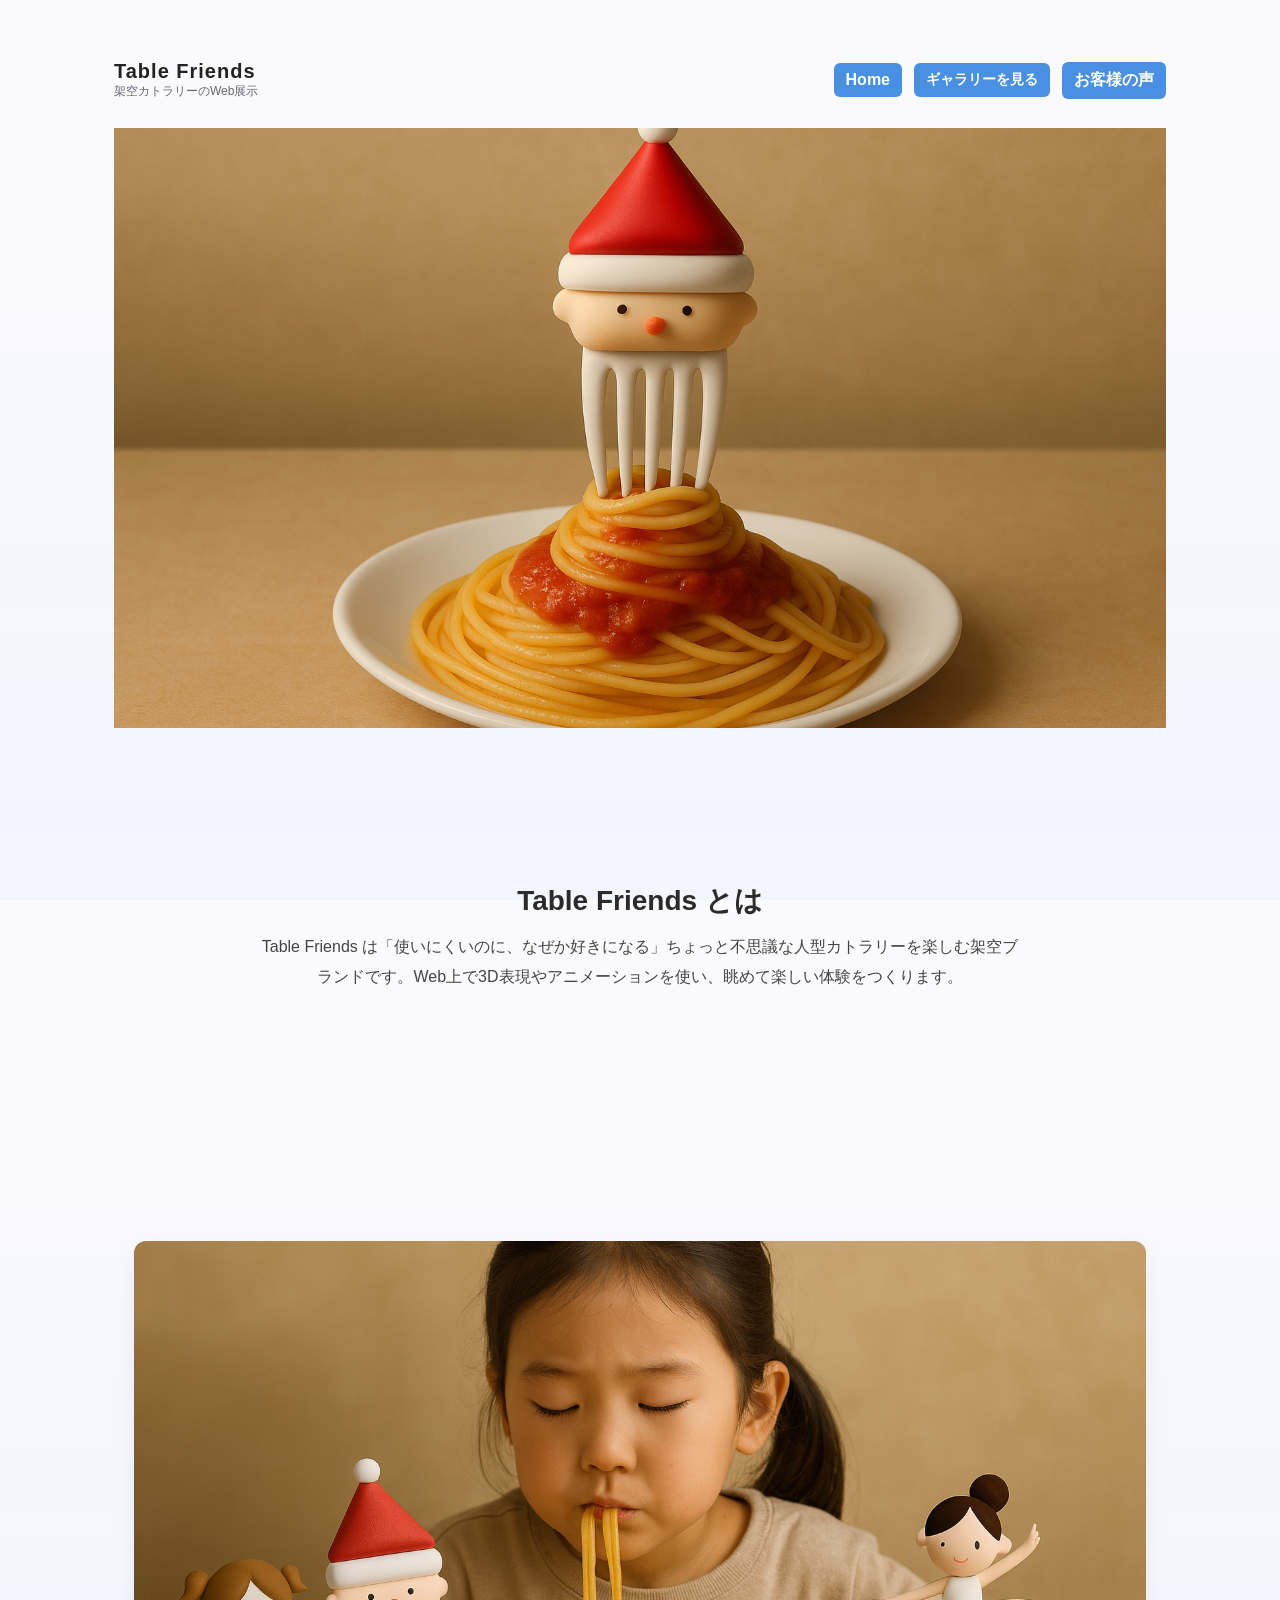
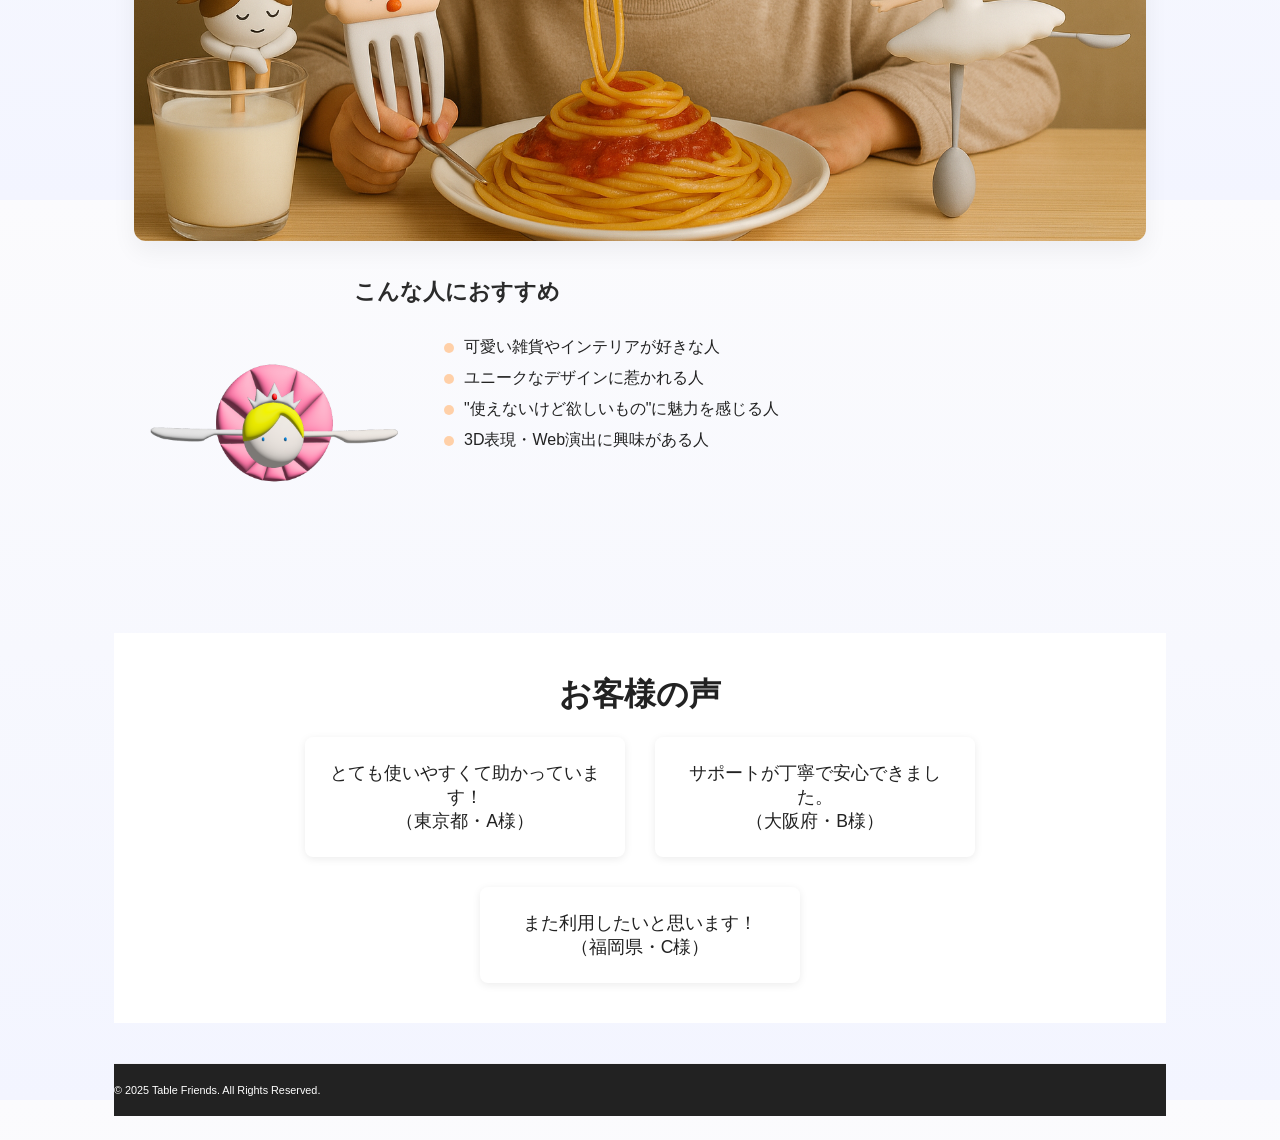
==== about.html @ 91f10ef6 "Add files via upload" ====
<!doctype html>
<html lang="ja">
<head>
  <meta charset="utf-8" />
  <meta name="viewport" content="width=device-width, initial-scale=1" />
  <title>About — Table Friends</title>
  <meta name="description" content="Table Friends の紹介ページ" />
  <link rel="stylesheet" href="style.css">
</head>
<body>
  <div class="wrap">
    <header>
      <div class="logo">
        <h1>Table Friends</h1>
        <p>架空カトラリーのWeb展示</p>
      </div>
      <nav style="margin-left:auto; display:flex; gap:12px; align-items:center;">
           <a href="index.html" style="color:#fff; background:#4a90e2; padding:8px 12px; border-radius:6px; text-decoration:none; font-weight:600;">Home</a>
            <button class="btn" id="view-gallery" style="padding:8px 12px; font-size:14px; color:#fff; background:#4a90e2; border-radius:6px; font-weight:600;">ギャラリーを見る</button>
            <!-- お客様の声へのナビゲーション -->
          <a href="#voice" style="color:#fff; background:#4a90e2; padding:8px 12px; border-radius:6px; text-decoration:none; font-weight:600;">お客様の声</a>
      </nav>
    </header>

    <!doctype html>
<html lang="ja">
  <head>
    <meta charset="utf-8" />
    <meta name="viewport" content="width=device-width, initial-scale=1" />
    <title>Table Friends – About</title>
    <link rel="stylesheet" href="styles.css">
  </head>
  <body>
  <header class="hero">
  <img src="images/about02.png" alt="Table Friends メインビジュアル" class="hero-img">

</header>


<main>
<section class="about">
  <div class="container">
    <h2>Table Friends とは</h2>
    <p class="lead">Table Friends は「使いにくいのに、なぜか好きになる」ちょっと不思議な人型カトラリーを楽しむ架空ブランドです。Web上で3D表現やアニメーションを使い、眺めて楽しい体験をつくります。</p>
  </div>
</section>


<section class="recommend">
<div class="container two-column">
<div class="img-wrap">
  <!-- about01 を hero-img と同じ見た目にするため class="hero-img" を追加 -->
  <img src="images/about01.png" alt="食事イメージ" class="hero-img" />
</div>
  <div>
    <h3>こんな人におすすめ</h3>
    <!-- cutlery03 とチェックリストを左右に並べる -->
    <div style="display: flex; gap: 30px; align-items: flex-start; flex-wrap: wrap;">
      <div style="flex: 0 0 auto; text-align: center;">
        <img src="images/cutlery03.png" alt="スイレン（ナイフ）" style="max-width: 280px; height: auto; border-radius: 12px;" />
      </div>
      <div style="flex: 1 1 250px;">
        <ul class="check-list">
          <li>可愛い雑貨やインテリアが好きな人</li>
          <li>ユニークなデザインに惹かれる人</li>
          <li>"使えないけど欲しいもの"に魅力を感じる人</li>
          <li>3D表現・Web演出に興味がある人</li>
        </ul>
      </div>
    </div>
   </div>
</section>


 <!-- お客様の声セクション -->
  <section id="voice" style="padding: 40px 0; background: #ffff;">
    <div style="max-width: 800px; margin: 0 auto; text-align: center;">
      <h2 style="font-size: 2em; margin-bottom: 20px;">お客様の声</h2>
      <div style="display: flex; flex-wrap: wrap; gap: 30px; justify-content: center;">
        <div style="background: #fff; border-radius: 8px; box-shadow: 0 2px 8px rgba(0,0,0,0.08); padding: 24px; width: 320px;">
          <p style="font-size: 1.1em;">とても使いやすくて助かっています！<br>（東京都・A様）</p>
        </div>
        <div style="background: #fff; border-radius: 8px; box-shadow: 0 2px 8px rgba(0,0,0,0.08); padding: 24px; width: 320px;">
          <p style="font-size: 1.1em;">サポートが丁寧で安心できました。<br>（大阪府・B様）</p>
        </div>
        <div style="background: #fff; border-radius: 8px; box-shadow: 0 2px 8px rgba(0,0,0,0.08); padding: 24px; width: 320px;">
          <p style="font-size: 1.1em;">また利用したいと思います！<br>（福岡県・C様）</p>
        </div>
      </div>
    </div>
  </section>

    <!-- フッター -->
    <footer style="background: #222; color: #fff; text-align: center; padding: 20px 0; margin-top: 40px;">
      <small>&copy; 2025 Table Friends. All Rights Reserved.</small>
    </footer>
  </div>
</body>
</html>
---- style.css ----
/* --- Reset --- */
* {
    box-sizing: border-box;
    margin: 0;
    padding: 0
}

html,
body {
    height: 100%
}

body {
    font-family: -apple-system, BlinkMacSystemFont, 'Hiragino Kaku Gothic ProN', 'Noto Sans JP', 'Segoe UI', Roboto, 'Helvetica Neue', Arial;
    color: #222;
    background: linear-gradient(180deg, #fbfbfd, #f3f5ff);
    -webkit-font-smoothing: antialiased
}

a {
    color: inherit
}

/* --- Container --- */
.wrap {
    max-width: 1100px;
    margin: 36px auto;
    padding: 24px
}

header {
    display: flex;
    align-items: center;
    gap: 18px;
    margin-bottom: 28px
}

.logo {
    display: flex;
    flex-direction: column
}

.logo h1 {
    font-size: 20px;
    letter-spacing: 1px
}

.logo p {
    font-size: 12px;
    color: #667
}

.hero {
    gap: 28px;
    align-items: center;
    margin-bottom: 36px
}

.hero .lead {
    background: linear-gradient(90deg, #fff, #fafaff);
    padding: 28px;
    border-radius: 16px;
    box-shadow: 0 6px 18px rgba(30, 30, 60, 0.06)
}

.lead h2 {
    font-size: 28px;
    margin-bottom: 10px;
    text-align: center;

}

.lead p {
    color: #445;
    margin-bottom: 18px;
    line-height: 1.6;
    text-align: center;
}

.cta {
    display: flex;
    gap: 12px
}

.btn {
    padding: 10px 14px;
    border-radius: 10px;
    border: 0;
    cursor: pointer;
    background: #2b67f6;
    color: white;
    font-weight: 600
}

.btn.secondary {
    background: transparent;
    color: #2b67f6;
    border: 1px solid rgba(43, 103, 246, 0.16)
}

/* --- Showcase card (3D feel) --- */
.card-shell {
    perspective: 1200px
}

.card {
    width: 380px;
    height: 380px;
    border-radius: 20px;
    background: linear-gradient(180deg, #fff, #eef2ff);
    display: flex;
    align-items: center;
    justify-content: center;
    box-shadow: 0 20px 50px rgba(50, 60, 90, 0.08);
    transform-style: preserve-3d;
    transition: transform .35s cubic-bezier(.2, .9, .3, 1), box-shadow .35s
}

.card:hover {
    transform: rotateX(6deg) rotateY(-8deg) translateY(-6px);
    box-shadow: 0 36px 70px rgba(50, 60, 90, 0.12)
}

.spoon-figure {
    display: flex;
    align-items: flex-end;
    justify-content: center;
    transform: translateZ(40px)
}

/* simple SVG silhouette styling */
.spoon-figure svg {
    width: 100%;
    height: 100%;
    display: block
}

/* --- Gallery --- */
.gallery {
    display: grid;
    grid-template-columns: repeat(auto-fit, minmax(220px, 1fr));
    gap: 18px;
    margin-bottom: 36px
}

.product {
    background: #fff;
    border-radius: 14px;
    padding: 12px;
    box-shadow: 0 6px 20px rgba(20, 30, 60, 0.04);
    cursor: pointer;
    transition: transform .18s
}

.product:hover {
    transform: translateY(-6px)
}

.product .thumb {
    height: 180px;
    border-radius: 10px;
    overflow: hidden;
    display: flex;
    align-items: center;
    justify-content: center;
    background: linear-gradient(180deg, #fff, #f0f4ff)
}

.product h3 {
    margin: 10px 0 6px;
    font-size: 16px
}

.product p {
    font-size: 13px;
    color: #556
}

/* modal */
.modal {
    position: fixed;
    inset: 0;
    background: rgba(6, 10, 30, 0.5);
    display: none;
    align-items: center;
    justify-content: center;
    padding: 24px
}

.modal.open {
    display: flex
}

.modal-inner {
    width: 100%;
    max-width: 920px;
    background: #fff;
    border-radius: 14px;
    padding: 20px;
    box-shadow: 0 30px 80px rgba(5, 10, 30, 0.6);
}

.modal-grid {
    display: grid;
    grid-template-columns: 1fr 1fr;
    gap: 14px
}

.modal .meta h4 {
    margin-bottom: 8px
}

.close {
    position: absolute;
    right: 20px;
    top: 18px;
    background: transparent;
    border: 0;
    color: #fff;
    font-size: 22px
}

footer {
    margin-top: 28px;
    padding-top: 18px;
    border-top: 1px solid #efeff5;
    color: #667;
    font-size: 13px;
    display: flex;
    justify-content: space-between
}

@media(max-width:880px) {
    .hero {
        grid-template-columns: 1fr;
    }

    .card {
        width: 100%;
        height: 320px
    }

    .modal-grid {
        grid-template-columns: 1fr
    }
}
/* --------------------------------------------------
   以下は追加のページ用スタイル（About / Voices など）です。
   GUIDE: ここはトップ領域の基本スタイルとは別に管理しています。
   - 目的: About ページや「お客様の声」セクションの見た目を整える
   - 修正ポイント: 重複したリセットは上部で既に適用済みなので、ここではページ固有のスタイルのみ定義します
   -------------------------------------------------- */

/* コンテナ（About ページ等の共通幅） */
.container{
    max-width:1100px;
    margin:0 auto;
    padding:70px 20px;
}

/* Header / Hero（About 固有の背景や画像） */
.hero{ background:#f9eedd; }
.hero-img{ width:100%; display:block; object-fit:cover; height:auto; max-height:600px; }

/* About セクション
   GUIDE: `.about` は About ページの主要なコンテンツ領域。
   `.lead` は本文の幅制限と行間を制御します。中央寄せが必要なら `.lead` に text-align を追加。 */
.about{ padding:48px 0; }
.about h2{ font-size:28px; color:#2b2b2b; margin-bottom:12px;text-align: center;}
.lead{ font-size:16px; line-height:1.9; color:#444; max-width:760px; margin:0 auto 24px; text-align:center; }

.recommend{ background:transparent; padding:36px 0; }
.recommend h3{ font-size:22px; color:#2b2b2b; margin-bottom:18px; text-align: center; } 
.two-column{ display:flex; gap:36px; align-items:center; flex-wrap:wrap; }
.img-wrap{ width:100%; }
.img-wrap img{ width:100%; max-width:420px; border-radius:12px; box-shadow:0 10px 24px rgba(20,20,30,0.06); }

/* If an image inside .img-wrap also uses .hero-img, make it match the hero sizing */
.img-wrap img.hero-img{ width:100%; max-width:100%; height:auto; max-height:600px; border-radius:12px; box-shadow:0 10px 24px rgba(20,20,30,0.06); }


.check-list{ list-style:none; margin-top:12px; }
.check-list li{ padding-left:20px; margin-bottom:10px; position:relative; }
.check-list li::before{ content:""; width:10px; height:10px; background:#ffd0a8; border-radius:50%; position:absolute; left:0; top:6px; }

/* Voices （お客様の声）
   GUIDE: ギャラリーと同じグリッド設定を使うと、レスポンシブで崩れにくいです。 */
.voices{ padding:40px 0; }
.voices h3{ font-size:20px; margin-bottom:18px; }
.voices-grid{ display:grid; grid-template-columns:repeat(auto-fit,minmax(220px,1fr)); gap:18px; }
.voice{ background:#fff; padding:18px; border-radius:12px; border:1px solid #f0e6de; box-shadow:0 8px 18px rgba(30,30,60,0.04); }
.voices .meta{ display:block; margin-top:8px; font-size:13px; color:#8b8b8b; }

/* Footer オーバーライド（ページ固有の背景など） */
footer{ background:#fbf0e6; padding:24px 0; margin-top:40px; text-align:center; color:#6b6b6b; }

/* レスポンシブ調整（About / Voices に特化した調整） */
@media (max-width:780px){
    /* モバイルでは高さを控えめに */
    .hero-img{ max-height:360px; height:auto; }
    .two-column{ flex-direction:column; }
}

/* END of additional page styles */
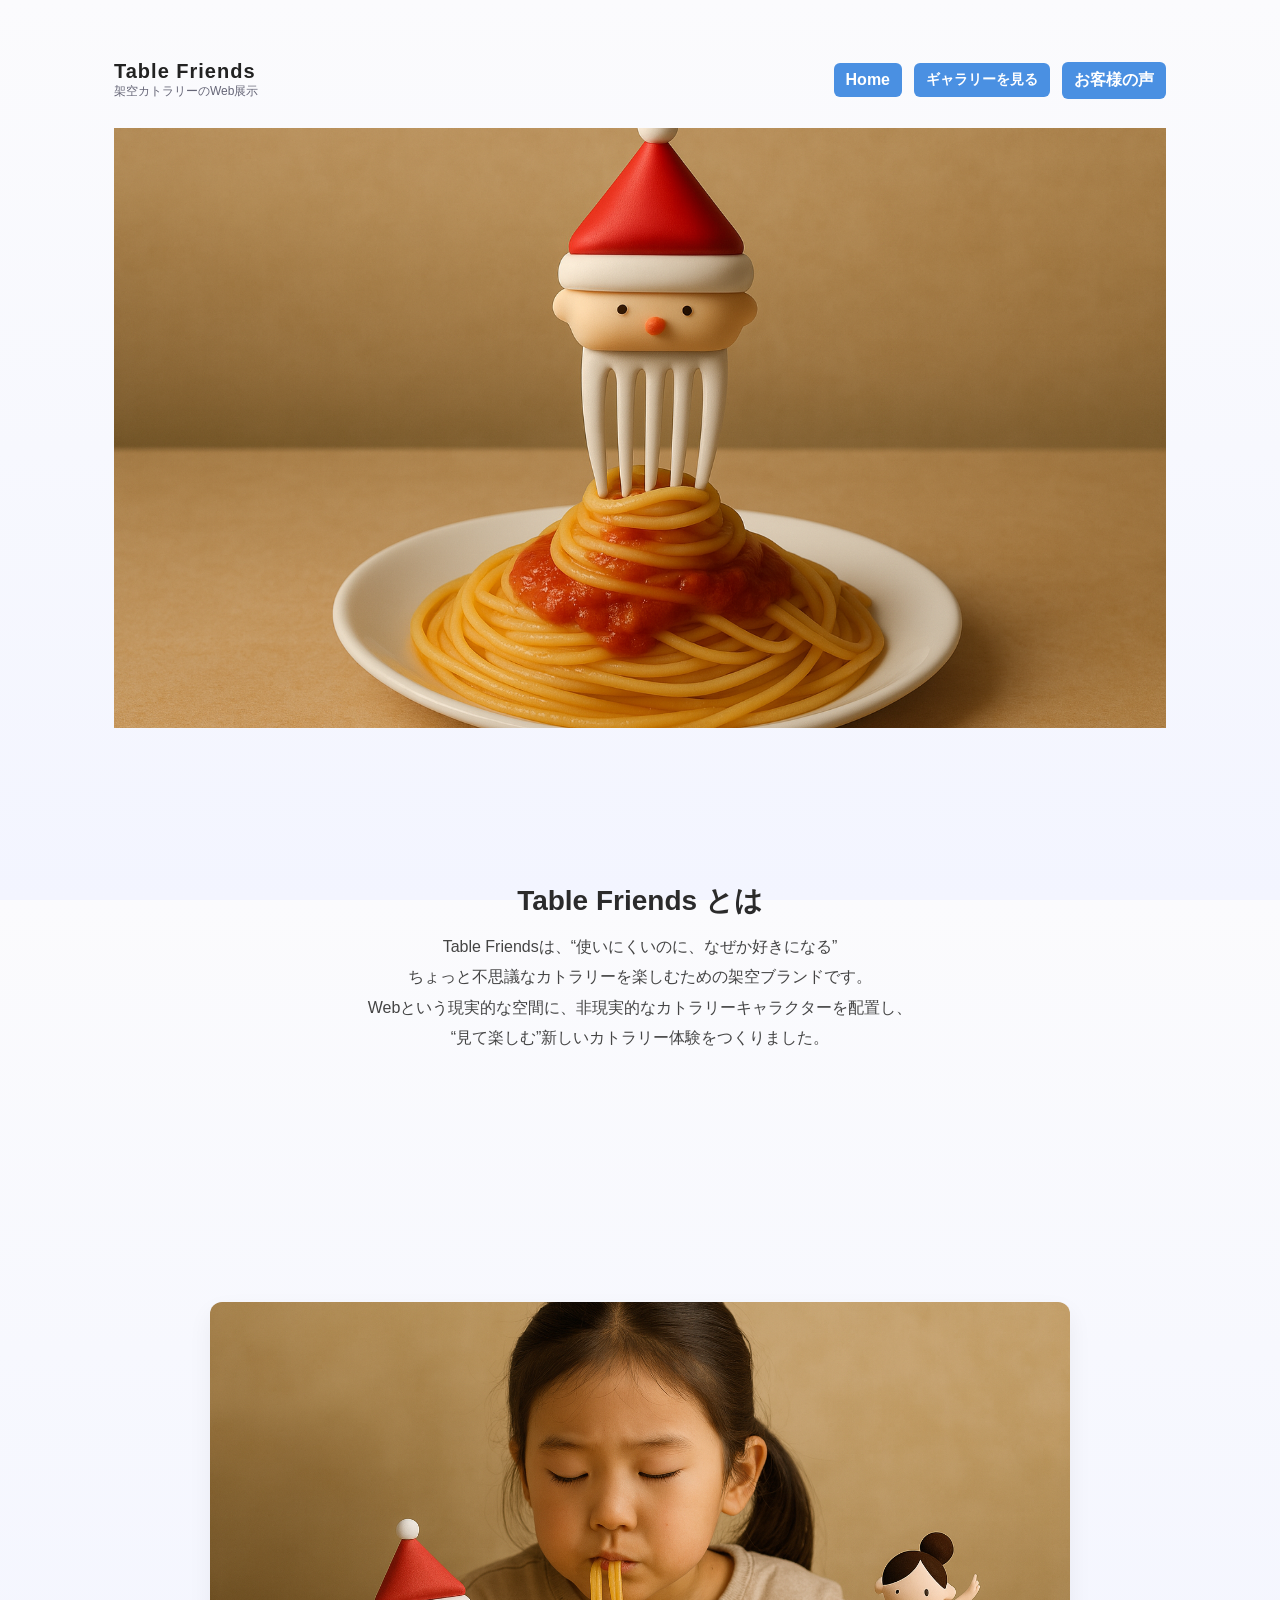
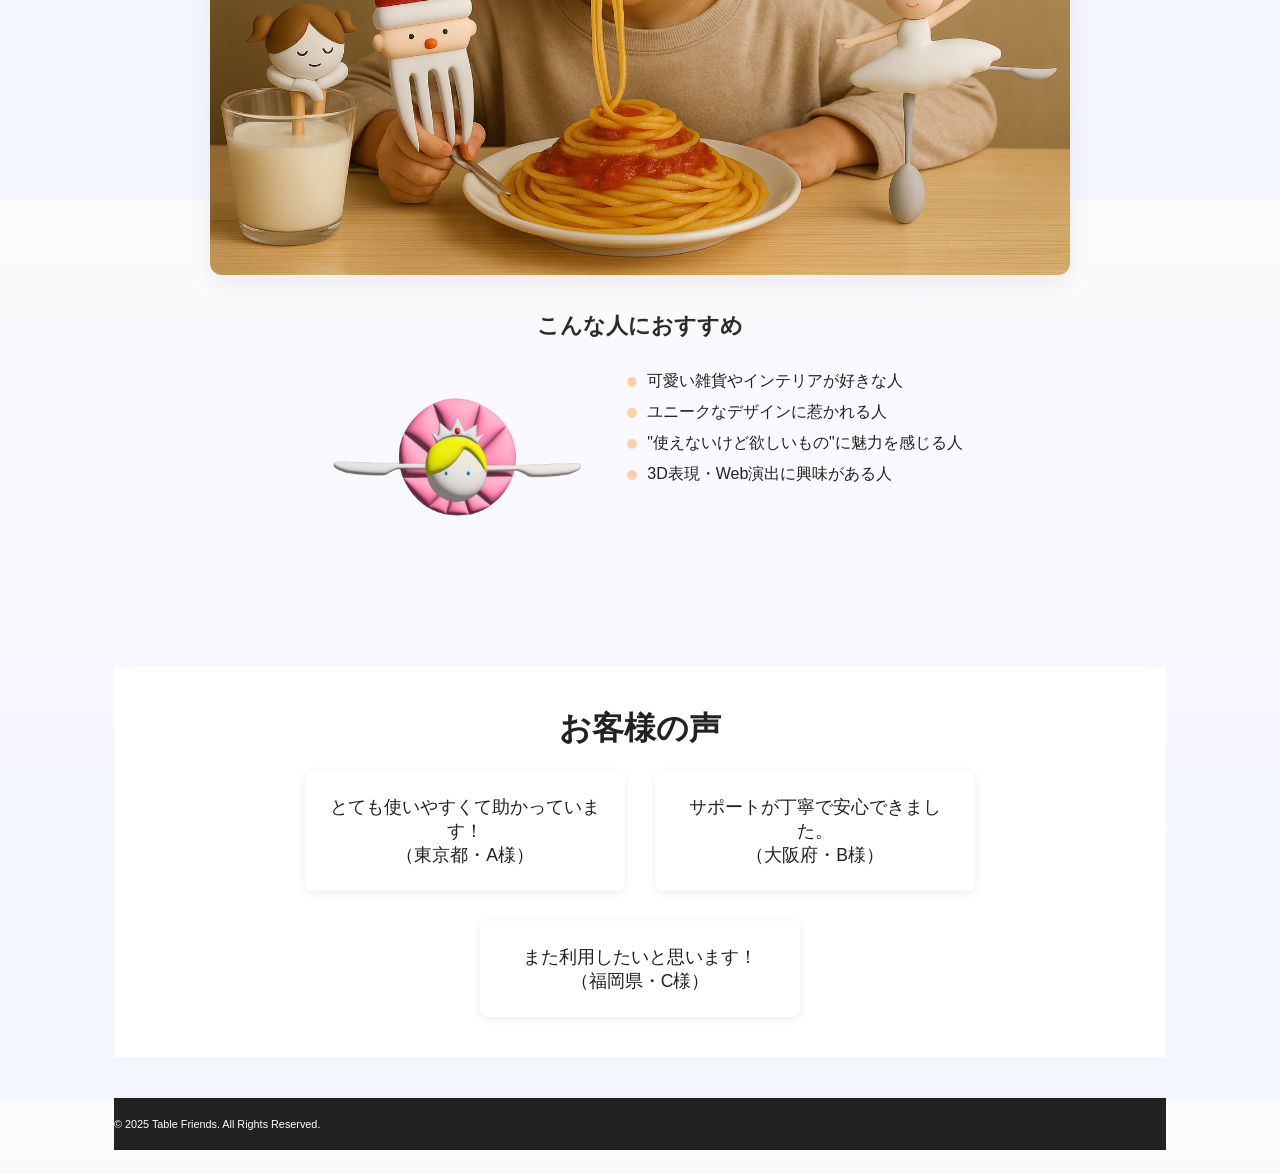
==== commit a6e5e75d: "Add files via upload" ====
--- a/about.html
+++ b/about.html
@@ -41,7 +41,10 @@
 <section class="about">
   <div class="container">
     <h2>Table Friends とは</h2>
-    <p class="lead">Table Friends は「使いにくいのに、なぜか好きになる」ちょっと不思議な人型カトラリーを楽しむ架空ブランドです。Web上で3D表現やアニメーションを使い、眺めて楽しい体験をつくります。</p>
+    <p class="lead">Table Friendsは、“使いにくいのに、なぜか好きになる”<br>
+      ちょっと不思議なカトラリーを楽しむための架空ブランドです。<br>
+      Webという現実的な空間に、非現実的なカトラリーキャラクターを配置し、<br>
+      “見て楽しむ”新しいカトラリー体験をつくりました。</p>
   </div>
 </section>
 
--- a/style.css
+++ b/style.css
@@ -269,9 +269,10 @@
 .about h2{ font-size:28px; color:#2b2b2b; margin-bottom:12px;text-align: center;}
 .lead{ font-size:16px; line-height:1.9; color:#444; max-width:760px; margin:0 auto 24px; text-align:center; }
 
-.recommend{ background:transparent; padding:36px 0; }
-.recommend h3{ font-size:22px; color:#2b2b2b; margin-bottom:18px; text-align: center; } 
-.two-column{ display:flex; gap:36px; align-items:center; flex-wrap:wrap; }
+.recommend{ background:transparent; padding:36px 0; display:flex; justify-content:center; }
+.recommend h3{ font-size:22px; color:#2b2b2b; margin-bottom:18px; text-align: center; }
+.two-column{ display:flex; gap:36px; align-items:center; flex-wrap:wrap; justify-content:center; }
+.recommend .container{ max-width:900px; width:100%; }
 .img-wrap{ width:100%; }
 .img-wrap img{ width:100%; max-width:420px; border-radius:12px; box-shadow:0 10px 24px rgba(20,20,30,0.06); }
 
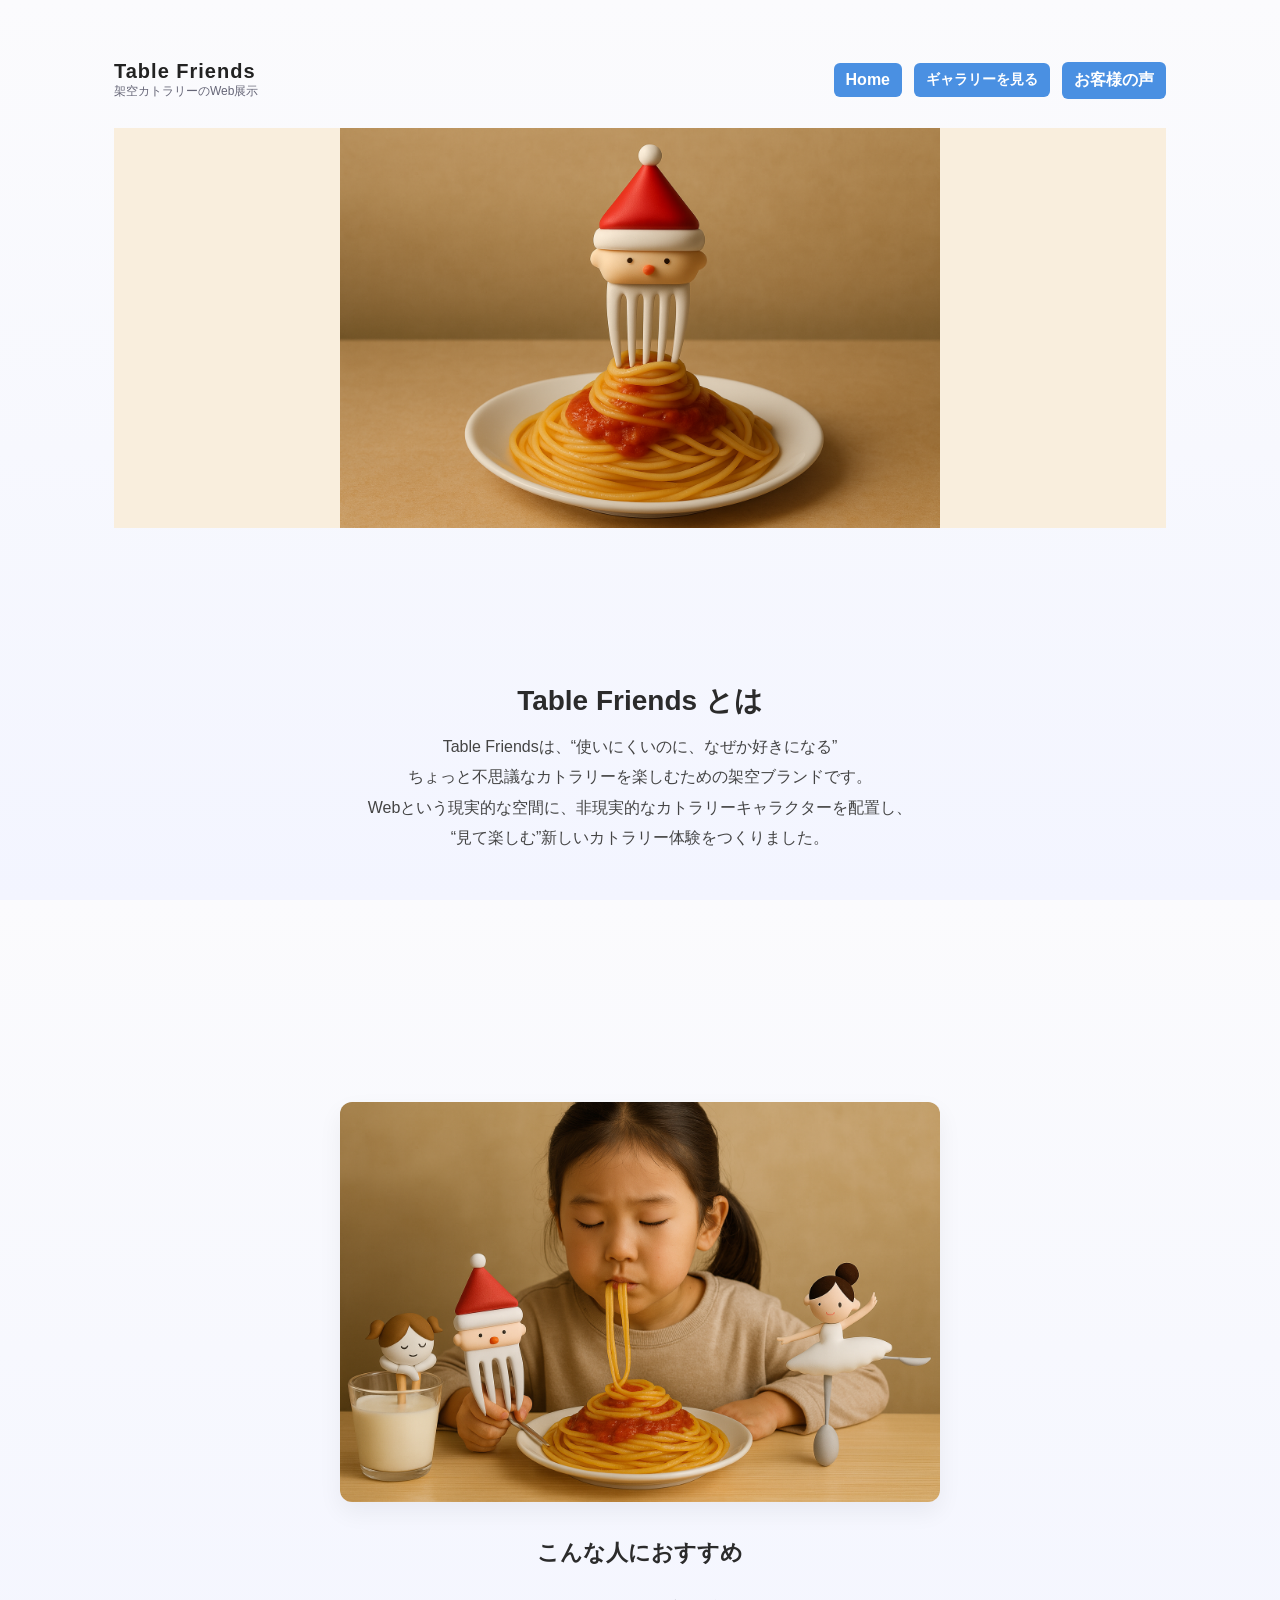
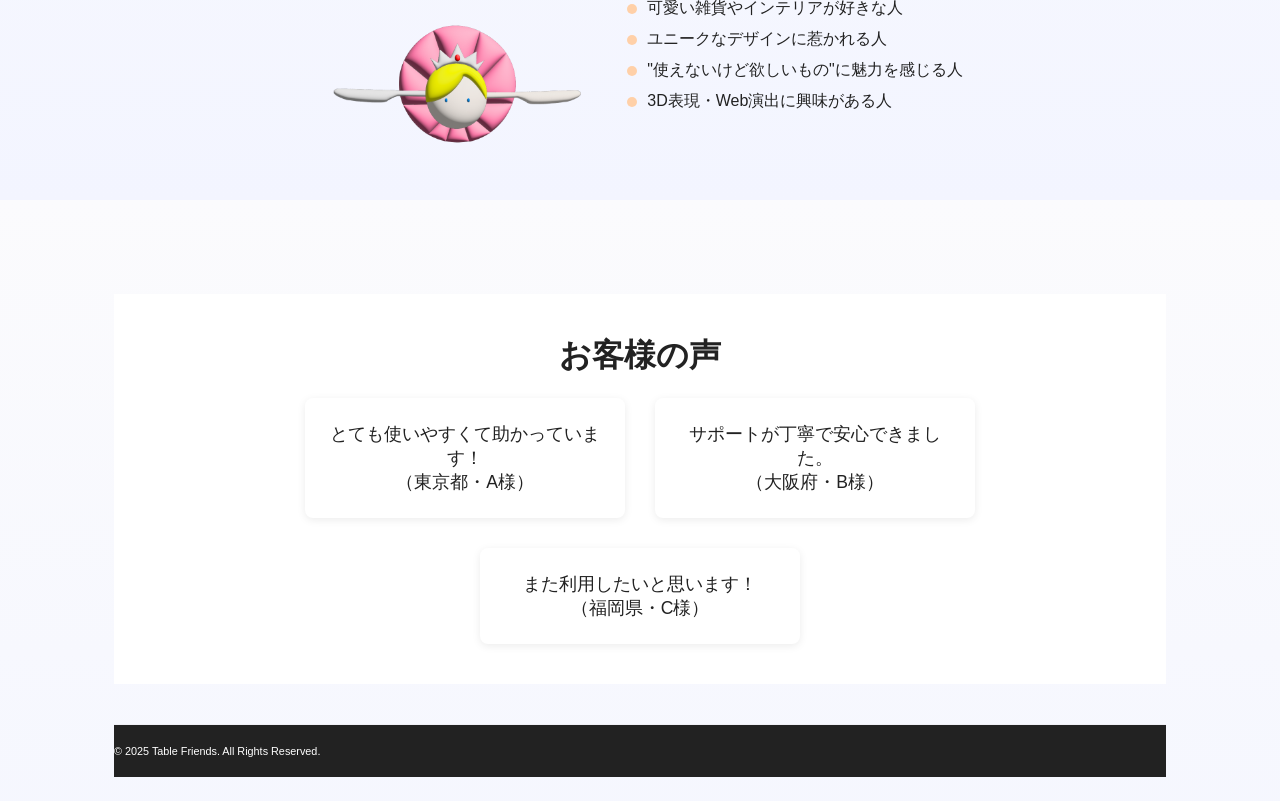
==== commit 7430b161: "Add files via upload" ====
--- a/about.html
+++ b/about.html
@@ -31,9 +31,9 @@
     <link rel="stylesheet" href="styles.css">
   </head>
   <body>
-  <header class="hero">
-  <img src="images/about02.png" alt="Table Friends メインビジュアル" class="hero-img">
-
+    <header class="hero">
+    <img src="images/about02.png" alt="Table Friends メインビジュアル" class="hero-img">
+  <body>
 </header>
 
 
--- a/style.css
+++ b/style.css
@@ -260,7 +260,7 @@
 
 /* Header / Hero（About 固有の背景や画像） */
 .hero{ background:#f9eedd; }
-.hero-img{ width:100%; display:block; object-fit:cover; height:auto; max-height:600px; }
+.hero-img{ width:100%; display:block; object-fit:cover; height:auto; max-height:600px; max-width:600px; margin:0 auto; }
 
 /* About セクション
    GUIDE: `.about` は About ページの主要なコンテンツ領域。
@@ -274,10 +274,10 @@
 .two-column{ display:flex; gap:36px; align-items:center; flex-wrap:wrap; justify-content:center; }
 .recommend .container{ max-width:900px; width:100%; }
 .img-wrap{ width:100%; }
-.img-wrap img{ width:100%; max-width:420px; border-radius:12px; box-shadow:0 10px 24px rgba(20,20,30,0.06); }
+.img-wrap{ width:100%; display:block; object-fit:cover; height:auto; max-height:600px; }
 
 /* If an image inside .img-wrap also uses .hero-img, make it match the hero sizing */
-.img-wrap img.hero-img{ width:100%; max-width:100%; height:auto; max-height:600px; border-radius:12px; box-shadow:0 10px 24px rgba(20,20,30,0.06); }
+.img-wrap img.hero-img{ width:100%; max-width:600px; height:auto; max-height:600px; border-radius:12px; box-shadow:0 10px 24px rgba(20,20,30,0.06); }
 
 
 .check-list{ list-style:none; margin-top:12px; }
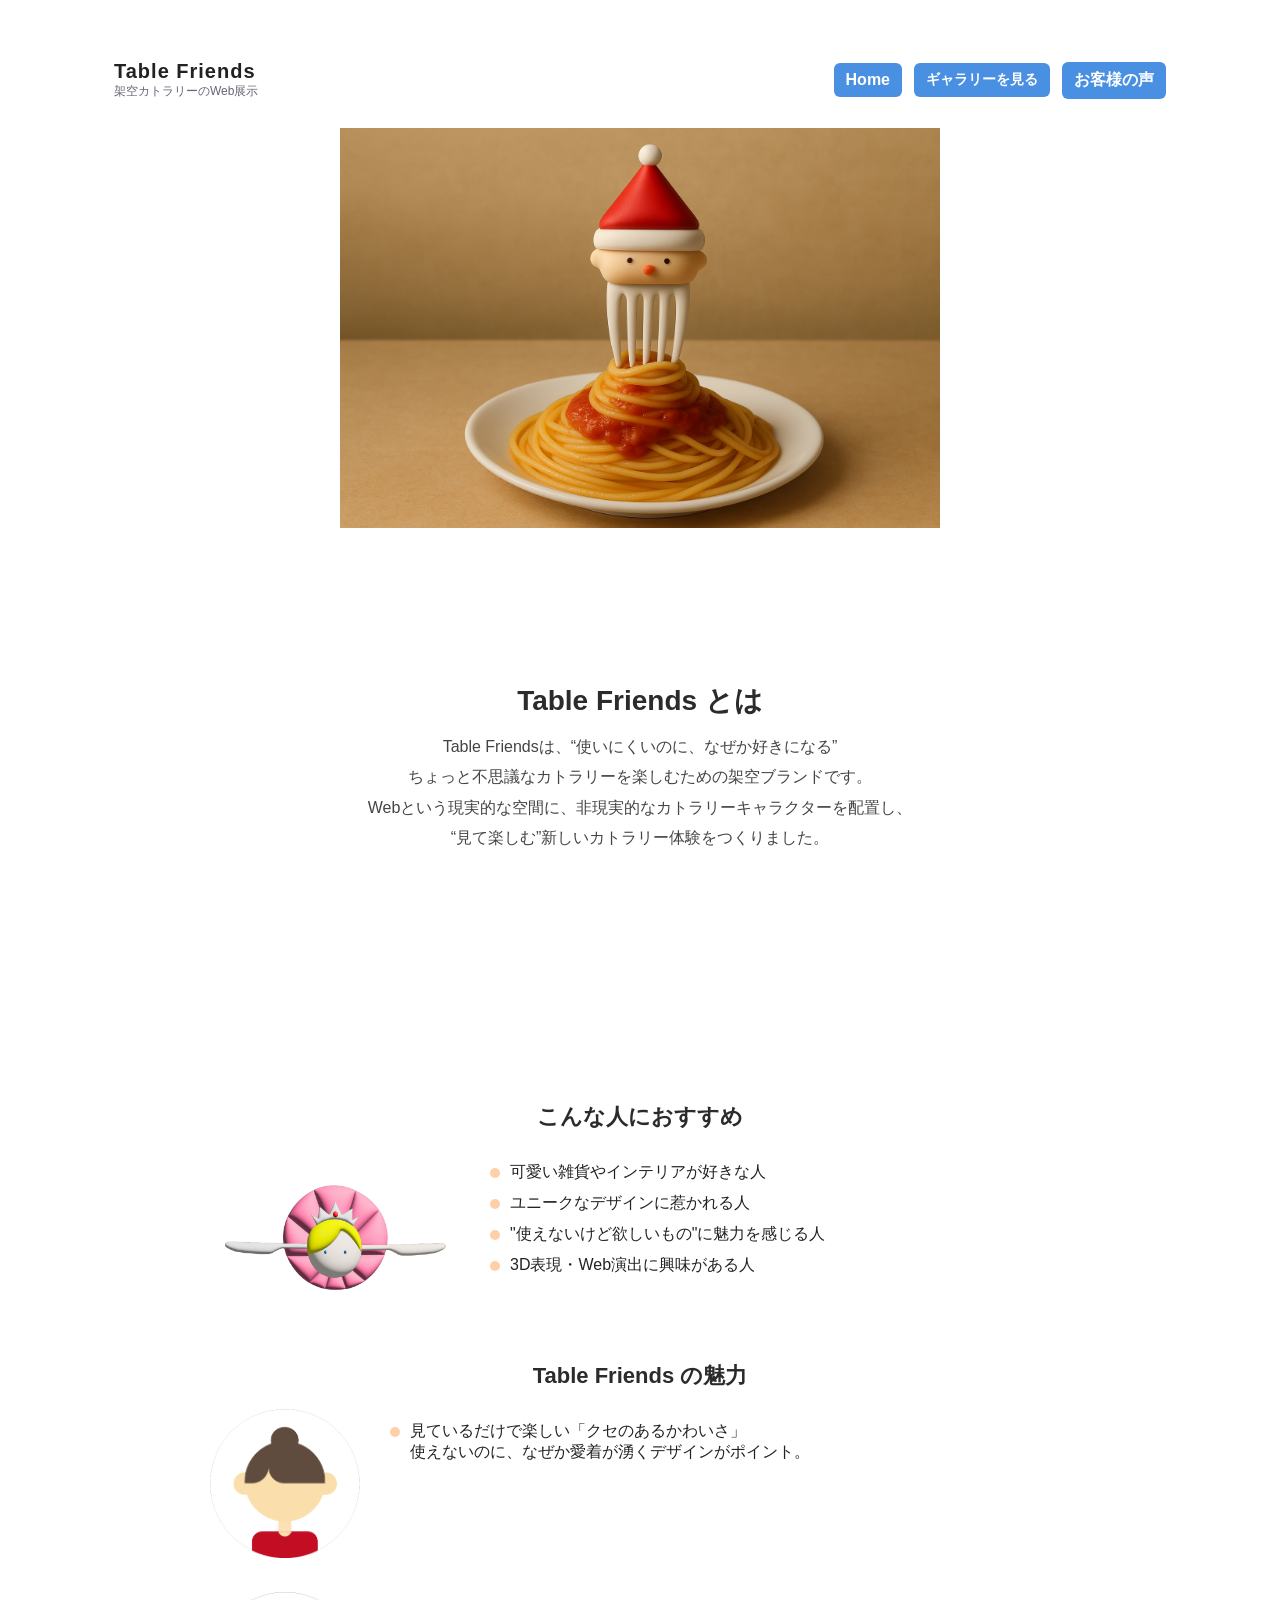
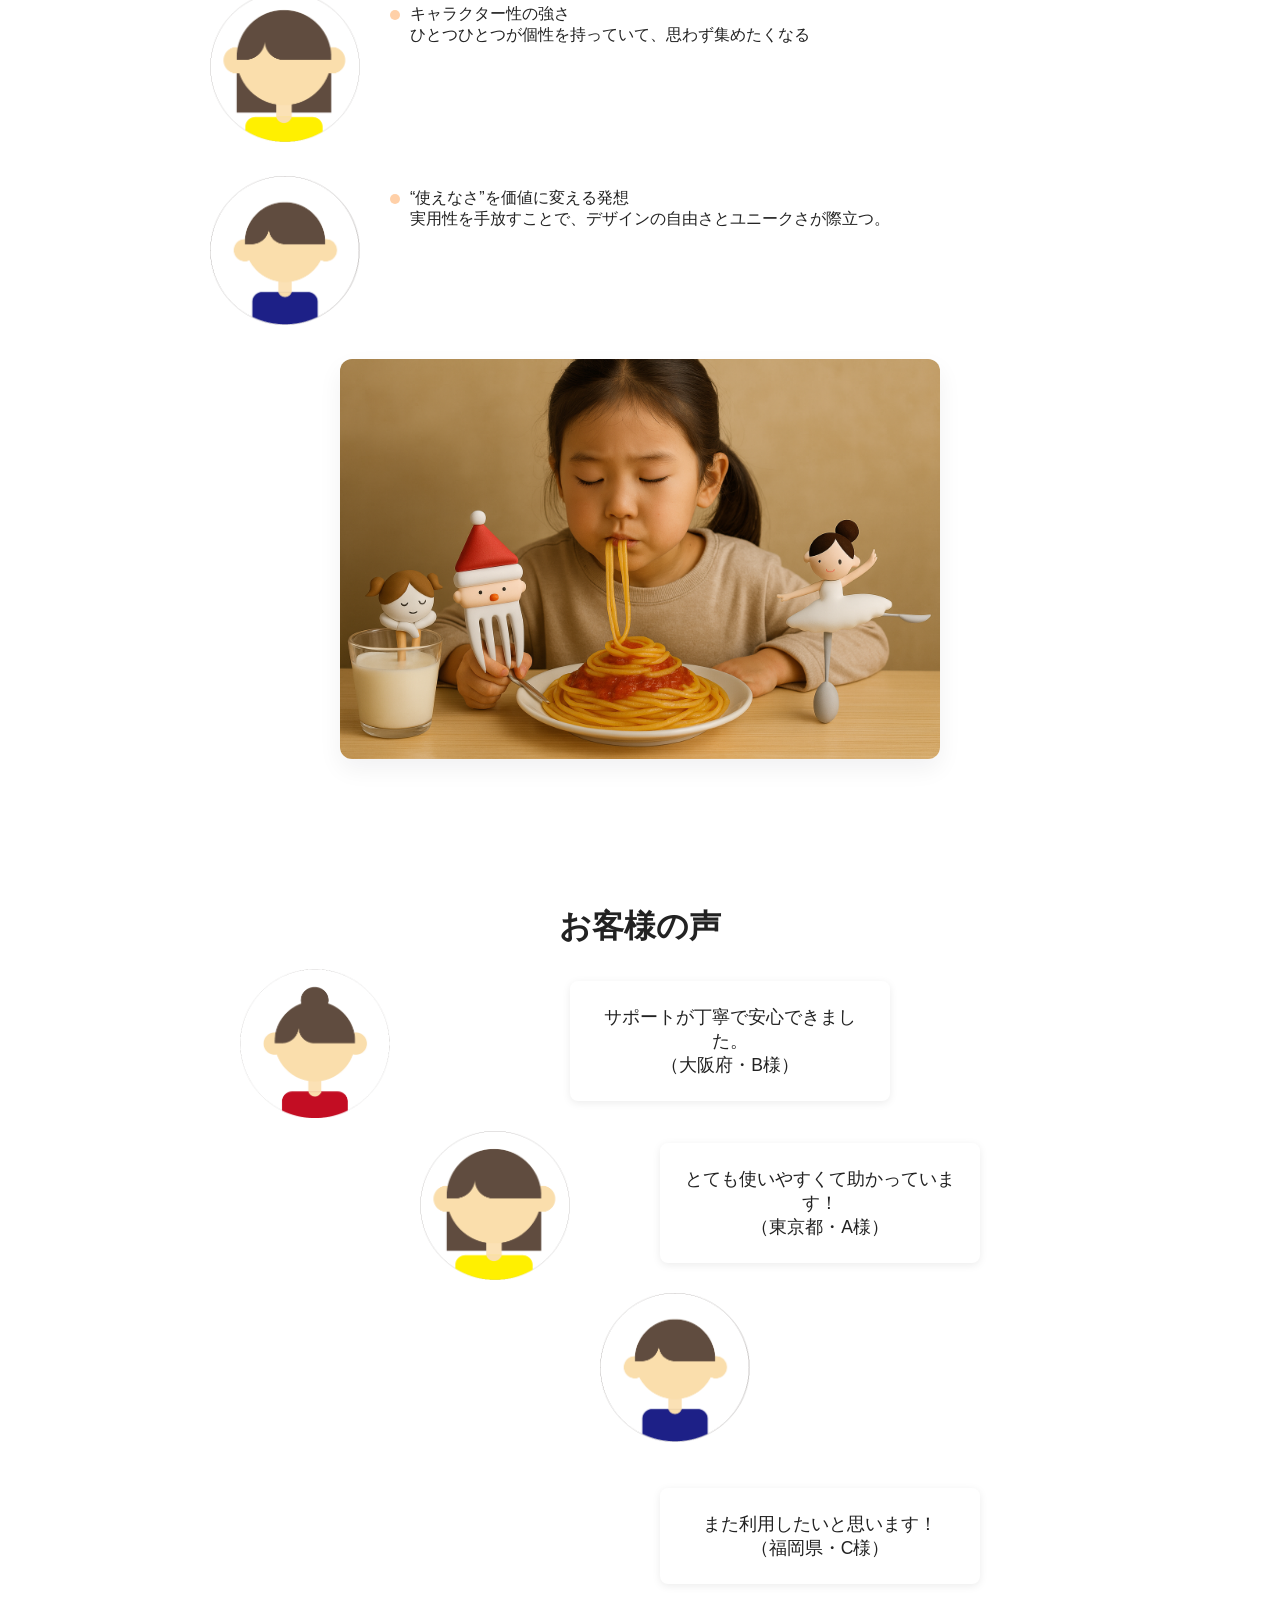
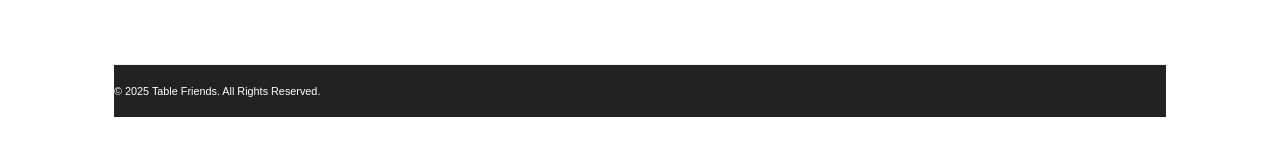
==== commit f33ca0d6: "Add files via upload" ====
--- a/about.html
+++ b/about.html
@@ -49,18 +49,15 @@
 </section>
 
 
+
 <section class="recommend">
 <div class="container two-column">
-<div class="img-wrap">
-  <!-- about01 を hero-img と同じ見た目にするため class="hero-img" を追加 -->
-  <img src="images/about01.png" alt="食事イメージ" class="hero-img" />
-</div>
   <div>
     <h3>こんな人におすすめ</h3>
     <!-- cutlery03 とチェックリストを左右に並べる -->
     <div style="display: flex; gap: 30px; align-items: flex-start; flex-wrap: wrap;">
       <div style="flex: 0 0 auto; text-align: center;">
-        <img src="images/cutlery03.png" alt="スイレン（ナイフ）" style="max-width: 280px; height: auto; border-radius: 12px;" />
+        <img src="images/cutlery03.png" alt="スイレン（ナイフ）" style="max-width: 250px; height: auto; border-radius: 12px;" />
       </div>
       <div style="flex: 1 1 250px;">
         <ul class="check-list">
@@ -70,6 +67,46 @@
           <li>3D表現・Web演出に興味がある人</li>
         </ul>
       </div>
+
+ <div>
+    <h4>Table Friends の魅力</h4>
+    <div style="display: flex; gap: 30px; align-items: flex-start; flex-wrap: wrap;">
+      <div style="flex: 0 0 auto; text-align: center;">
+        <img src="images/01.png" alt="人" style="max-width: 150px; height: auto; border-radius: 12px;" />
+    </div>
+      <div style="flex: 1 1 250px;">
+        <ul class="check-list">
+          <li>見ているだけで楽しい「クセのあるかわいさ」<br>
+              使えないのに、なぜか愛着が湧くデザインがポイント。
+  </div>
+
+   <div style="display: flex; gap: 30px; align-items: flex-start; flex-wrap: wrap;">
+      <div style="flex: 0 0 auto; text-align: center;">
+        <img src="images/02.png" alt="人" style="max-width: 150px; height: auto; border-radius: 12px;" />
+    </div>
+      <div style="flex: 1 1 250px;">
+        <ul class="check-list">
+          <li>キャラクター性の強さ<br>
+              ひとつひとつが個性を持っていて、思わず集めたくなる
+  </div>
+
+   <div style="display: flex; gap: 30px; align-items: flex-start; flex-wrap: wrap;">
+      <div style="flex: 0 0 auto; text-align: center;">
+        <img src="images/03.png" alt="人" style="max-width: 150px; height: auto; border-radius: 12px;" />
+    </div>
+      <div style="flex: 1 1 250px;">
+        <ul class="check-list">
+          <li>“使えなさ”を価値に変える発想<br>
+                実用性を手放すことで、デザインの自由さとユニークさが際立つ。
+   </div>
+
+
+
+
+<div class="img-wrap">
+  <!-- about01 を hero-img と同じ見た目にするため class="hero-img" を追加 -->
+  <img src="images/about01.png" alt="食事イメージ" class="hero-img" />
+</div>
     </div>
    </div>
 </section>
@@ -79,16 +116,39 @@
   <section id="voice" style="padding: 40px 0; background: #ffff;">
     <div style="max-width: 800px; margin: 0 auto; text-align: center;">
       <h2 style="font-size: 2em; margin-bottom: 20px;">お客様の声</h2>
-      <div style="display: flex; flex-wrap: wrap; gap: 30px; justify-content: center;">
+
+   <div style="display: flex; gap: 30px; align-items: flex-start; flex-wrap: wrap;">
+      <div style="flex: 0 0 auto; text-align: center;">
+        <img src="images/01.png" alt="人" style="max-width: 150px; height: auto; border-radius: 12px;" />
+      </div>
+      <div style="flex: 1 1 250px;">
+        <ul class="check-list">
+            <div style="display: flex; flex-wrap: wrap; gap: 30px; justify-content: center;">
+        <div style="background: #fff; border-radius: 8px; box-shadow: 0 2px 8px rgba(0,0,0,0.08); padding: 24px; width: 320px;">
+          <p style="font-size: 1.1em;">サポートが丁寧で安心できました。<br>（大阪府・B様）</p>
+    </div>
+        
+   <div style="display: flex; gap: 30px; align-items: flex-start; flex-wrap: wrap;">
+      <div style="flex: 0 0 auto; text-align: center;">
+        <img src="images/02.png" alt="人" style="max-width: 150px; height: auto; border-radius: 12px;" />
+      </div>
+      <div style="flex: 1 1 250px;">
+        <ul class="check-list">
+            <div style="display: flex; flex-wrap: wrap; gap: 30px; justify-content: center;">
         <div style="background: #fff; border-radius: 8px; box-shadow: 0 2px 8px rgba(0,0,0,0.08); padding: 24px; width: 320px;">
           <p style="font-size: 1.1em;">とても使いやすくて助かっています！<br>（東京都・A様）</p>
-        </div>
-        <div style="background: #fff; border-radius: 8px; box-shadow: 0 2px 8px rgba(0,0,0,0.08); padding: 24px; width: 320px;">
-          <p style="font-size: 1.1em;">サポートが丁寧で安心できました。<br>（大阪府・B様）</p>
-        </div>
+    </div>
+        
+  <div style="display: flex; gap: 30px; align-items: flex-start; flex-wrap: wrap;">
+      <div style="flex: 0 0 auto; text-align: center;">
+        <img src="images/03.png" alt="人" style="max-width: 150px; height: auto; border-radius: 12px;" />
+      </div>
+      <div style="flex: 1 1 250px;">
+        <ul class="check-list">
+            <div style="display: flex; flex-wrap: wrap; gap: 30px; justify-content: center;">
         <div style="background: #fff; border-radius: 8px; box-shadow: 0 2px 8px rgba(0,0,0,0.08); padding: 24px; width: 320px;">
           <p style="font-size: 1.1em;">また利用したいと思います！<br>（福岡県・C様）</p>
-        </div>
+    </div>
       </div>
     </div>
   </section>
--- a/style.css
+++ b/style.css
@@ -13,7 +13,6 @@
 body {
     font-family: -apple-system, BlinkMacSystemFont, 'Hiragino Kaku Gothic ProN', 'Noto Sans JP', 'Segoe UI', Roboto, 'Helvetica Neue', Arial;
     color: #222;
-    background: linear-gradient(180deg, #fbfbfd, #f3f5ff);
     -webkit-font-smoothing: antialiased
 }
 
@@ -257,33 +256,136 @@
     margin:0 auto;
     padding:70px 20px;
 }
-
 /* Header / Hero（About 固有の背景や画像） */
-.hero{ background:#f9eedd; }
-.hero-img{ width:100%; display:block; object-fit:cover; height:auto; max-height:600px; max-width:600px; margin:0 auto; }
+.hero-img{
+     width:100%; 
+     display:block; 
+     object-fit:cover; 
+     height:auto; 
+     max-height:600px; 
+     max-width:600px; 
+     margin:0 auto; 
+    }
+
+
+
+
 
 /* About セクション
    GUIDE: `.about` は About ページの主要なコンテンツ領域。
    `.lead` は本文の幅制限と行間を制御します。中央寄せが必要なら `.lead` に text-align を追加。 */
-.about{ padding:48px 0; }
-.about h2{ font-size:28px; color:#2b2b2b; margin-bottom:12px;text-align: center;}
-.lead{ font-size:16px; line-height:1.9; color:#444; max-width:760px; margin:0 auto 24px; text-align:center; }
-
-.recommend{ background:transparent; padding:36px 0; display:flex; justify-content:center; }
-.recommend h3{ font-size:22px; color:#2b2b2b; margin-bottom:18px; text-align: center; }
-.two-column{ display:flex; gap:36px; align-items:center; flex-wrap:wrap; justify-content:center; }
-.recommend .container{ max-width:900px; width:100%; }
-.img-wrap{ width:100%; }
-.img-wrap{ width:100%; display:block; object-fit:cover; height:auto; max-height:600px; }
+
+.about{ 
+    padding:48px 0; 
+}
+.about h2{ 
+    font-size:28px;
+    color:#2b2b2b; 
+    margin-bottom:12px;
+    text-align: center;
+}
+
+.lead{ 
+    font-size:16px; 
+    line-height:1.9; 
+    color:#444; 
+    max-width:760px; 
+    margin:0 auto 24px; 
+    text-align:center; 
+}
+
+.recommend{
+     background:transparent; 
+     padding:36px 0; 
+     display:flex; 
+     justify-content:center;
+}
+
+.recommend container{
+     font-size:28px;
+    color:#2b2b2b; 
+    margin-bottom:12px;
+    text-align: center;
+}
+
+.recommend h3{ 
+    font-size:22px; 
+    color:#2b2b2b; 
+    margin-bottom:18px; 
+    text-align: center; 
+}
+
+.recommend h4{ 
+    font-size:22px; 
+    color:#2b2b2b; 
+    margin-bottom:18px; 
+    text-align: center; 
+}
+
+
+.two-column{
+     display:flex; 
+     gap:36px; 
+     align-items:center; 
+     flex-wrap:wrap; 
+     justify-content:center; 
+}
+
+.recommend .container{ 
+    max-width:900px;
+     width:100%; 
+}
+
+.img-wrap{ 
+    width:100%; 
+}
+
+.img-wrap{ 
+    width:100%; 
+    display:block; 
+    object-fit:cover; 
+    height:auto; max-height:600px; 
+}
+.img-wrap img{ 
+    width:100%; 
+    max-width:420px; 
+    border-radius:12px; 
+    box-shadow:0 10px 24px rgba(20,20,30,0.06); 
+}
 
 /* If an image inside .img-wrap also uses .hero-img, make it match the hero sizing */
-.img-wrap img.hero-img{ width:100%; max-width:600px; height:auto; max-height:600px; border-radius:12px; box-shadow:0 10px 24px rgba(20,20,30,0.06); }
-
-
-.check-list{ list-style:none; margin-top:12px; }
-.check-list li{ padding-left:20px; margin-bottom:10px; position:relative; }
-.check-list li::before{ content:""; width:10px; height:10px; background:#ffd0a8; border-radius:50%; position:absolute; left:0; top:6px; }
-
+.img-wrap img.hero-img{ 
+    width:100%; 
+    max-width:600px; 
+    height:auto; 
+    max-height:600px; 
+    border-radius:12px; 
+    box-shadow:0 10px 24px rgba(20,20,30,0.06); 
+}
+
+.check-list{ 
+    list-style:none; 
+    margin-top:12px; 
+}
+
+.check-list li{ 
+    padding-left:20px; 
+    margin-bottom:10px; 
+    position:relative; 
+}
+
+.check-list li::before{ 
+    content:""; 
+    width:10px; 
+    height:10px; 
+    background:#ffd0a8;
+     border-radius:50%; 
+     position:absolute; 
+     left:0; 
+     top:6px; 
+    }
+
+    
 /* Voices （お客様の声）
    GUIDE: ギャラリーと同じグリッド設定を使うと、レスポンシブで崩れにくいです。 */
 .voices{ padding:40px 0; }
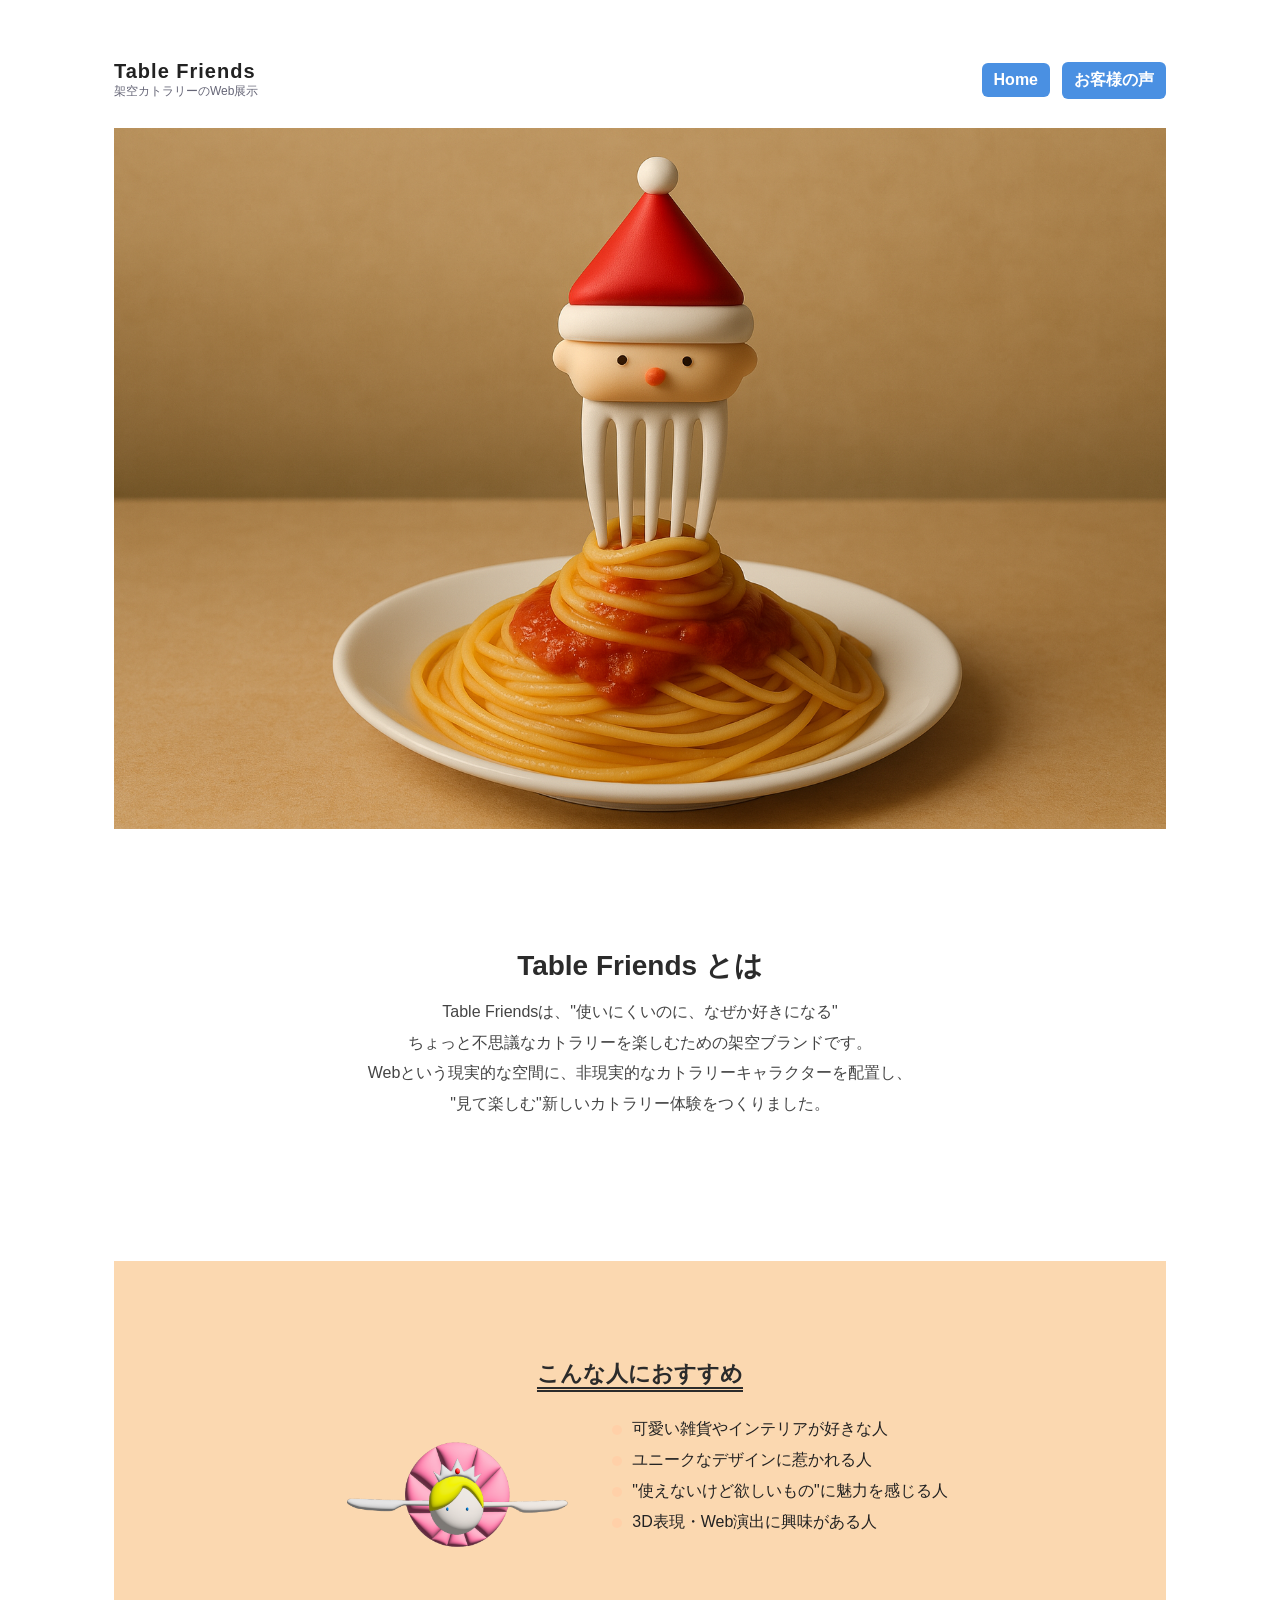
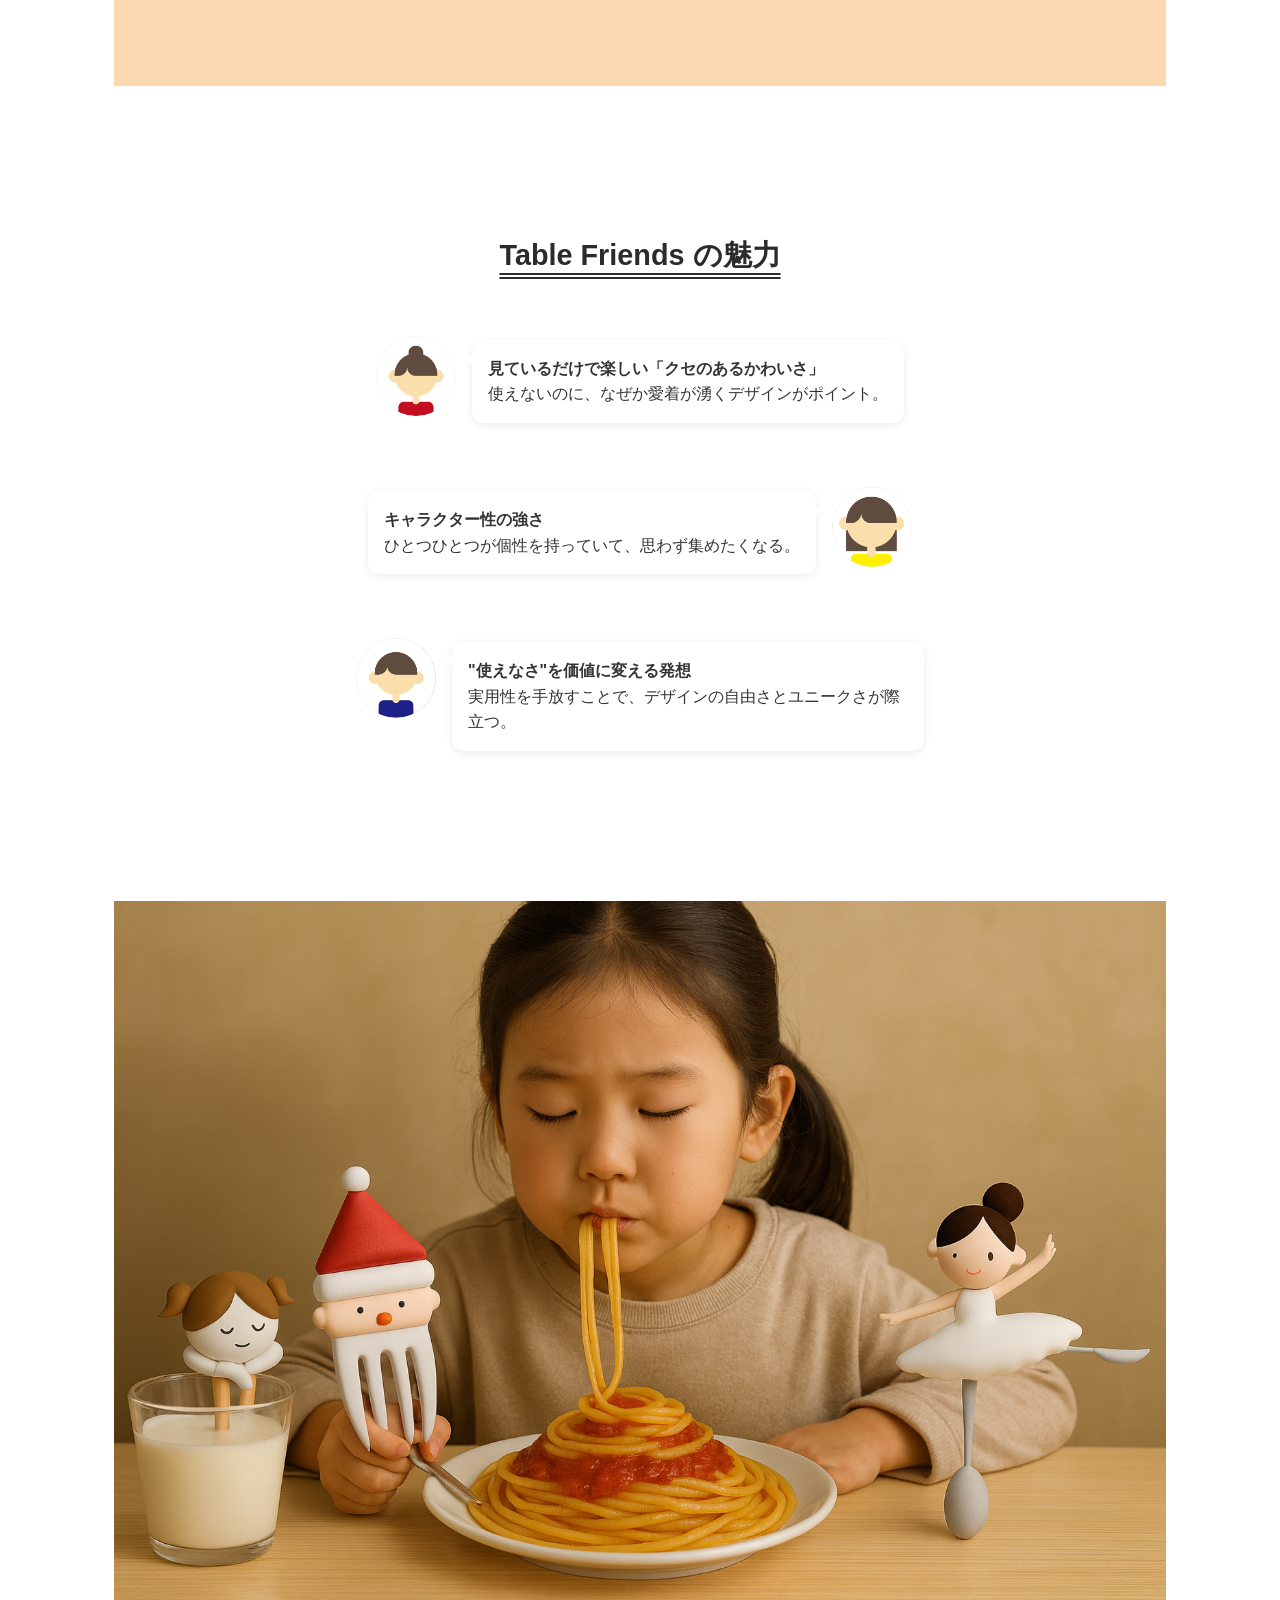
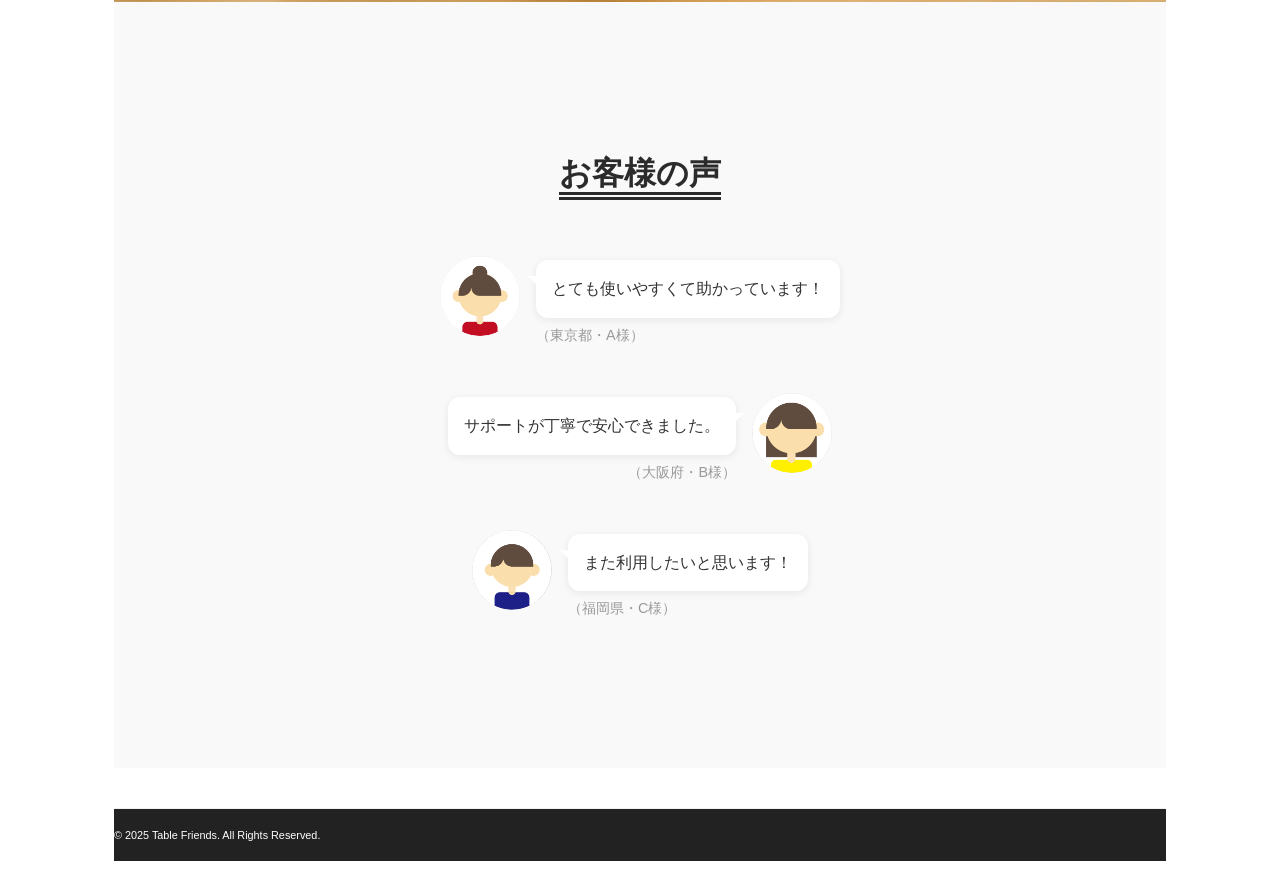
==== commit f4b9d381: "Add files via upload" ====
--- a/about.html
+++ b/about.html
@@ -15,149 +15,128 @@
         <p>架空カトラリーのWeb展示</p>
       </div>
       <nav style="margin-left:auto; display:flex; gap:12px; align-items:center;">
-           <a href="index.html" style="color:#fff; background:#4a90e2; padding:8px 12px; border-radius:6px; text-decoration:none; font-weight:600;">Home</a>
-            <button class="btn" id="view-gallery" style="padding:8px 12px; font-size:14px; color:#fff; background:#4a90e2; border-radius:6px; font-weight:600;">ギャラリーを見る</button>
-            <!-- お客様の声へのナビゲーション -->
-          <a href="#voice" style="color:#fff; background:#4a90e2; padding:8px 12px; border-radius:6px; text-decoration:none; font-weight:600;">お客様の声</a>
+        <a href="index.html" style="color:#fff; background:#4a90e2; padding:8px 12px; border-radius:6px; text-decoration:none; font-weight:600;">Home</a>
+        <a href="#voice" style="color:#fff; background:#4a90e2; padding:8px 12px; border-radius:6px; text-decoration:none; font-weight:600;">お客様の声</a>
       </nav>
     </header>
 
-    <!doctype html>
-<html lang="ja">
-  <head>
-    <meta charset="utf-8" />
-    <meta name="viewport" content="width=device-width, initial-scale=1" />
-    <title>Table Friends – About</title>
-    <link rel="stylesheet" href="styles.css">
-  </head>
-  <body>
-    <header class="hero">
-    <img src="images/about02.png" alt="Table Friends メインビジュアル" class="hero-img">
-  <body>
-</header>
+    <header class="hero" style="width: 100%; margin: 0; padding: 0;">
+      <img src="images/about02.png" alt="Table Friends メインビジュアル" style="width: 100%; height: auto; display: block;">
+    </header>
 
+    <main>
+      <section class="about">
+        <div class="container">
+          <h2>Table Friends とは</h2>
+          <p class="lead">Table Friendsは、"使いにくいのに、なぜか好きになる"<br>
+            ちょっと不思議なカトラリーを楽しむための架空ブランドです。<br>
+            Webという現実的な空間に、非現実的なカトラリーキャラクターを配置し、<br>
+            "見て楽しむ"新しいカトラリー体験をつくりました。</p>
+        </div>
+      </section>
 
-<main>
-<section class="about">
-  <div class="container">
-    <h2>Table Friends とは</h2>
-    <p class="lead">Table Friendsは、“使いにくいのに、なぜか好きになる”<br>
-      ちょっと不思議なカトラリーを楽しむための架空ブランドです。<br>
-      Webという現実的な空間に、非現実的なカトラリーキャラクターを配置し、<br>
-      “見て楽しむ”新しいカトラリー体験をつくりました。</p>
-  </div>
-</section>
+      <section class="recommend" style="background:#FBD8B0; padding:28px 0;">
+        <div class="container two-column">
+          <div>
+            <h3 style="text-decoration: underline; text-decoration-style: double; text-decoration-color: #2b2b2b; text-underline-offset: 6px;">こんな人におすすめ</h3>
+            <div style="display: flex; gap: 30px; align-items: flex-start; flex-wrap: wrap;">
+              <div style="flex: 0 0 auto; text-align: center;">
+                <img src="images/cutlery03.png" alt="スイレン（ナイフ）" style="max-width: 250px; height: auto; border-radius: 12px;" />
+              </div>
+              <div style="flex: 1 1 250px;">
+                <ul class="check-list">
+                  <li>可愛い雑貨やインテリアが好きな人</li>
+                  <li>ユニークなデザインに惹かれる人</li>
+                  <li>"使えないけど欲しいもの"に魅力を感じる人</li>
+                  <li>3D表現・Web演出に興味がある人</li>
+                </ul>
+              </div>
+            </div>
+          </div>
+        </div>
+      </section>
 
+      <section style="padding: 150px 0;">
+        <div style="max-width: 600px; margin: 0 auto; padding: 0 16px;">
+          <h4 style="font-size: 1.8em; margin-bottom: 60px; color: #2b2b2b; text-align: center; text-decoration: underline; text-decoration-style: double; text-decoration-color: #2b2b2b; text-underline-offset: 8px;">Table Friends の魅力</h4>
+          <div style="display: flex; flex-direction: column; align-items: center; gap: 64px;">
+            <div style="display: flex; gap: 16px; align-items: flex-start; justify-content: center; width: 100%;">
+              <img src="images/01.png" alt="魅力1" style="width: 80px; height: 80px; border-radius: 50%; flex-shrink: 0;" />
+              <div>
+                <div style="background: #fff; border-radius: 12px; padding: 16px; box-shadow: 0 2px 8px rgba(0,0,0,0.08); position: relative; margin-top: 4px;">
+                  <div style="position: absolute; left: -8px; top: 16px; width: 0; height: 0; border-left: 8px solid transparent; border-right: 0 solid transparent; border-top: 8px solid #fff;"></div>
+                  <p style="font-size: 1em; line-height: 1.6; color: #333; margin: 0;"><strong>見ているだけで楽しい「クセのあるかわいさ」</strong><br>使えないのに、なぜか愛着が湧くデザインがポイント。</p>
+                </div>
+              </div>
+            </div>
+            <div style="display: flex; gap: 16px; align-items: flex-start; justify-content: center; flex-direction: row-reverse; width: 100%;">
+              <img src="images/02.png" alt="魅力2" style="width: 80px; height: 80px; border-radius: 50%; flex-shrink: 0;" />
+              <div>
+                <div style="background: #fff; border-radius: 12px; padding: 16px; box-shadow: 0 2px 8px rgba(0,0,0,0.08); position: relative; margin-top: 4px;">
+                  <div style="position: absolute; right: -8px; top: 16px; width: 0; height: 0; border-left: 0 solid transparent; border-right: 8px solid transparent; border-top: 8px solid #fff;"></div>
+                  <p style="font-size: 1em; line-height: 1.6; color: #333; margin: 0;"><strong>キャラクター性の強さ</strong><br>ひとつひとつが個性を持っていて、思わず集めたくなる。</p>
+                </div>
+              </div>
+            </div>
+            <div style="display: flex; gap: 16px; align-items: flex-start; justify-content: center; width: 100%;">
+              <img src="images/03.png" alt="魅力3" style="width: 80px; height: 80px; border-radius: 50%; flex-shrink: 0;" />
+              <div>
+                <div style="background: #fff; border-radius: 12px; padding: 16px; box-shadow: 0 2px 8px rgba(0,0,0,0.08); position: relative; margin-top: 4px;">
+                  <div style="position: absolute; left: -8px; top: 16px; width: 0; height: 0; border-left: 8px solid transparent; border-right: 0 solid transparent; border-top: 8px solid #fff;"></div>
+                  <p style="font-size: 1em; line-height: 1.6; color: #333; margin: 0;"><strong>"使えなさ"を価値に変える発想</strong><br>実用性を手放すことで、デザインの自由さとユニークさが際立つ。</p>
+                </div>
+              </div>
+            </div>
+          </div>
+        </div>
+      </section>
 
-
-<section class="recommend">
-<div class="container two-column">
-  <div>
-    <h3>こんな人におすすめ</h3>
-    <!-- cutlery03 とチェックリストを左右に並べる -->
-    <div style="display: flex; gap: 30px; align-items: flex-start; flex-wrap: wrap;">
-      <div style="flex: 0 0 auto; text-align: center;">
-        <img src="images/cutlery03.png" alt="スイレン（ナイフ）" style="max-width: 250px; height: auto; border-radius: 12px;" />
-      </div>
-      <div style="flex: 1 1 250px;">
-        <ul class="check-list">
-          <li>可愛い雑貨やインテリアが好きな人</li>
-          <li>ユニークなデザインに惹かれる人</li>
-          <li>"使えないけど欲しいもの"に魅力を感じる人</li>
-          <li>3D表現・Web演出に興味がある人</li>
-        </ul>
+      <div style="width: 100%; margin: 0; padding: 0;">
+        <img src="images/about01.png" alt="食事イメージ" style="width: 100%; height: auto; display: block;" />
       </div>
 
- <div>
-    <h4>Table Friends の魅力</h4>
-    <div style="display: flex; gap: 30px; align-items: flex-start; flex-wrap: wrap;">
-      <div style="flex: 0 0 auto; text-align: center;">
-        <img src="images/01.png" alt="人" style="max-width: 150px; height: auto; border-radius: 12px;" />
-    </div>
-      <div style="flex: 1 1 250px;">
-        <ul class="check-list">
-          <li>見ているだけで楽しい「クセのあるかわいさ」<br>
-              使えないのに、なぜか愛着が湧くデザインがポイント。
-  </div>
+      <section id="voice" style="padding: 150px 0; background: #f9f9f9;">
+        <div style="max-width: 600px; margin: 0 auto; padding: 0 16px; display: flex; flex-direction: column; align-items: center;">
+          <h2 style="font-size: 2em; margin-bottom: 60px; color: #2b2b2b; text-align: center; text-decoration: underline; text-decoration-style: double; text-decoration-color: #2b2b2b; text-underline-offset: 8px;">お客様の声</h2>
+          <div style="display: flex; flex-direction: column; gap: 48px; width: 100%;">
+            <div style="display: flex; gap: 16px; align-items: flex-start; justify-content: center;">
+              <img src="images/01.png" alt="顧客A" style="width: 80px; height: 80px; border-radius: 50%; flex-shrink: 0;" />
+              <div>
+                <div style="background: #fff; border-radius: 12px; padding: 16px; box-shadow: 0 2px 8px rgba(0,0,0,0.08); position: relative; margin-top: 4px;">
+                  <div style="position: absolute; left: -8px; top: 16px; width: 0; height: 0; border-left: 8px solid transparent; border-right: 0 solid transparent; border-top: 8px solid #fff;"></div>
+                  <p style="font-size: 1em; line-height: 1.6; color: #333; margin: 0;">とても使いやすくて助かっています！</p>
+                </div>
+                <p style="font-size: 0.9em; color: #999; margin-top: 8px; margin-left: 0;">（東京都・A様）</p>
+              </div>
+            </div>
+            <div style="display: flex; gap: 16px; align-items: flex-start; justify-content: center; flex-direction: row-reverse;">
+              <img src="images/02.png" alt="顧客B" style="width: 80px; height: 80px; border-radius: 50%; flex-shrink: 0;" />
+              <div>
+                <div style="background: #fff; border-radius: 12px; padding: 16px; box-shadow: 0 2px 8px rgba(0,0,0,0.08); position: relative; margin-top: 4px;">
+                  <div style="position: absolute; right: -8px; top: 16px; width: 0; height: 0; border-left: 0 solid transparent; border-right: 8px solid transparent; border-top: 8px solid #fff;"></div>
+                  <p style="font-size: 1em; line-height: 1.6; color: #333; margin: 0;">サポートが丁寧で安心できました。</p>
+                </div>
+                <p style="font-size: 0.9em; color: #999; margin-top: 8px; margin-right: 0; text-align: right;">（大阪府・B様）</p>
+              </div>
+            </div>
+            <div style="display: flex; gap: 16px; align-items: flex-start; justify-content: center;">
+              <img src="images/03.png" alt="顧客C" style="width: 80px; height: 80px; border-radius: 50%; flex-shrink: 0;" />
+              <div>
+                <div style="background: #fff; border-radius: 12px; padding: 16px; box-shadow: 0 2px 8px rgba(0,0,0,0.08); position: relative; margin-top: 4px;">
+                  <div style="position: absolute; left: -8px; top: 16px; width: 0; height: 0; border-left: 8px solid transparent; border-right: 0 solid transparent; border-top: 8px solid #fff;"></div>
+                  <p style="font-size: 1em; line-height: 1.6; color: #333; margin: 0;">また利用したいと思います！</p>
+                </div>
+                <p style="font-size: 0.9em; color: #999; margin-top: 8px; margin-left: 0;">（福岡県・C様）</p>
+              </div>
+            </div>
+          </div>
+        </div>
+      </section>
+    </main>
 
-   <div style="display: flex; gap: 30px; align-items: flex-start; flex-wrap: wrap;">
-      <div style="flex: 0 0 auto; text-align: center;">
-        <img src="images/02.png" alt="人" style="max-width: 150px; height: auto; border-radius: 12px;" />
-    </div>
-      <div style="flex: 1 1 250px;">
-        <ul class="check-list">
-          <li>キャラクター性の強さ<br>
-              ひとつひとつが個性を持っていて、思わず集めたくなる
-  </div>
-
-   <div style="display: flex; gap: 30px; align-items: flex-start; flex-wrap: wrap;">
-      <div style="flex: 0 0 auto; text-align: center;">
-        <img src="images/03.png" alt="人" style="max-width: 150px; height: auto; border-radius: 12px;" />
-    </div>
-      <div style="flex: 1 1 250px;">
-        <ul class="check-list">
-          <li>“使えなさ”を価値に変える発想<br>
-                実用性を手放すことで、デザインの自由さとユニークさが際立つ。
-   </div>
-
-
-
-
-<div class="img-wrap">
-  <!-- about01 を hero-img と同じ見た目にするため class="hero-img" を追加 -->
-  <img src="images/about01.png" alt="食事イメージ" class="hero-img" />
-</div>
-    </div>
-   </div>
-</section>
-
-
- <!-- お客様の声セクション -->
-  <section id="voice" style="padding: 40px 0; background: #ffff;">
-    <div style="max-width: 800px; margin: 0 auto; text-align: center;">
-      <h2 style="font-size: 2em; margin-bottom: 20px;">お客様の声</h2>
-
-   <div style="display: flex; gap: 30px; align-items: flex-start; flex-wrap: wrap;">
-      <div style="flex: 0 0 auto; text-align: center;">
-        <img src="images/01.png" alt="人" style="max-width: 150px; height: auto; border-radius: 12px;" />
-      </div>
-      <div style="flex: 1 1 250px;">
-        <ul class="check-list">
-            <div style="display: flex; flex-wrap: wrap; gap: 30px; justify-content: center;">
-        <div style="background: #fff; border-radius: 8px; box-shadow: 0 2px 8px rgba(0,0,0,0.08); padding: 24px; width: 320px;">
-          <p style="font-size: 1.1em;">サポートが丁寧で安心できました。<br>（大阪府・B様）</p>
-    </div>
-        
-   <div style="display: flex; gap: 30px; align-items: flex-start; flex-wrap: wrap;">
-      <div style="flex: 0 0 auto; text-align: center;">
-        <img src="images/02.png" alt="人" style="max-width: 150px; height: auto; border-radius: 12px;" />
-      </div>
-      <div style="flex: 1 1 250px;">
-        <ul class="check-list">
-            <div style="display: flex; flex-wrap: wrap; gap: 30px; justify-content: center;">
-        <div style="background: #fff; border-radius: 8px; box-shadow: 0 2px 8px rgba(0,0,0,0.08); padding: 24px; width: 320px;">
-          <p style="font-size: 1.1em;">とても使いやすくて助かっています！<br>（東京都・A様）</p>
-    </div>
-        
-  <div style="display: flex; gap: 30px; align-items: flex-start; flex-wrap: wrap;">
-      <div style="flex: 0 0 auto; text-align: center;">
-        <img src="images/03.png" alt="人" style="max-width: 150px; height: auto; border-radius: 12px;" />
-      </div>
-      <div style="flex: 1 1 250px;">
-        <ul class="check-list">
-            <div style="display: flex; flex-wrap: wrap; gap: 30px; justify-content: center;">
-        <div style="background: #fff; border-radius: 8px; box-shadow: 0 2px 8px rgba(0,0,0,0.08); padding: 24px; width: 320px;">
-          <p style="font-size: 1.1em;">また利用したいと思います！<br>（福岡県・C様）</p>
-    </div>
-      </div>
-    </div>
-  </section>
-
-    <!-- フッター -->
     <footer style="background: #222; color: #fff; text-align: center; padding: 20px 0; margin-top: 40px;">
       <small>&copy; 2025 Table Friends. All Rights Reserved.</small>
     </footer>
   </div>
 </body>
 </html>
-
--- a/style.css
+++ b/style.css
@@ -301,6 +301,28 @@
      justify-content:center;
 }
 
+/* Warped rectangle style for recommend section */
+.recommend--warp{ 
+    position: relative; 
+    overflow: visible; 
+}
+.recommend--warp .recommend-inner{
+    background: #FBD8B0; 
+    transform: skewX(-6deg); 
+    margin: 0 -50px; /* extend slightly beyond the container to feel full-width */
+    padding: 28px 50px; 
+    border-radius: 12px; 
+    box-shadow: 0 8px 20px rgba(0,0,0,0.04);
+}
+.recommend--warp .recommend-inner > .container{
+    transform: skewX(6deg); /* un-skew inner content so text is horizontal */
+}
+
+@media (max-width:780px){
+    .recommend--warp .recommend-inner{ margin: 0 -20px; padding: 20px; transform: skewX(-4deg); }
+    .recommend--warp .recommend-inner > .container{ transform: skewX(4deg); }
+}
+
 .recommend container{
      font-size:28px;
     color:#2b2b2b; 
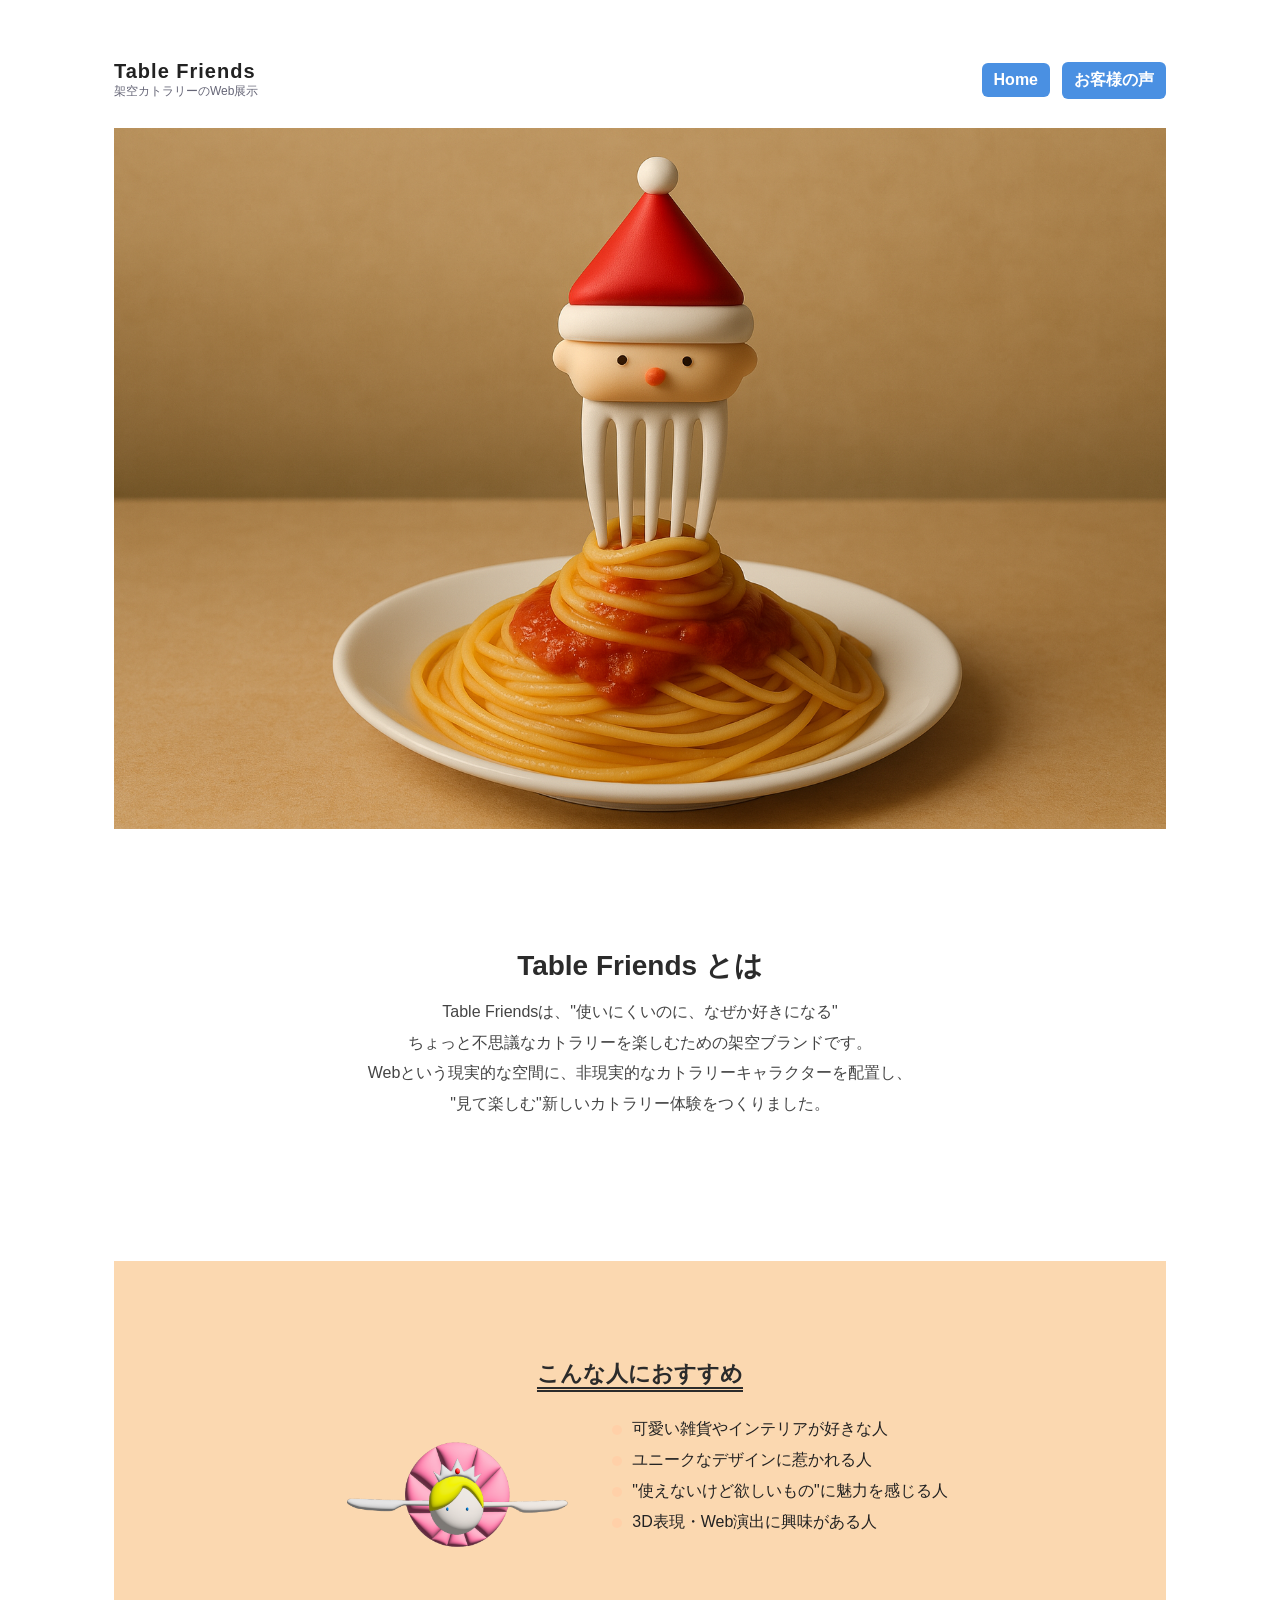
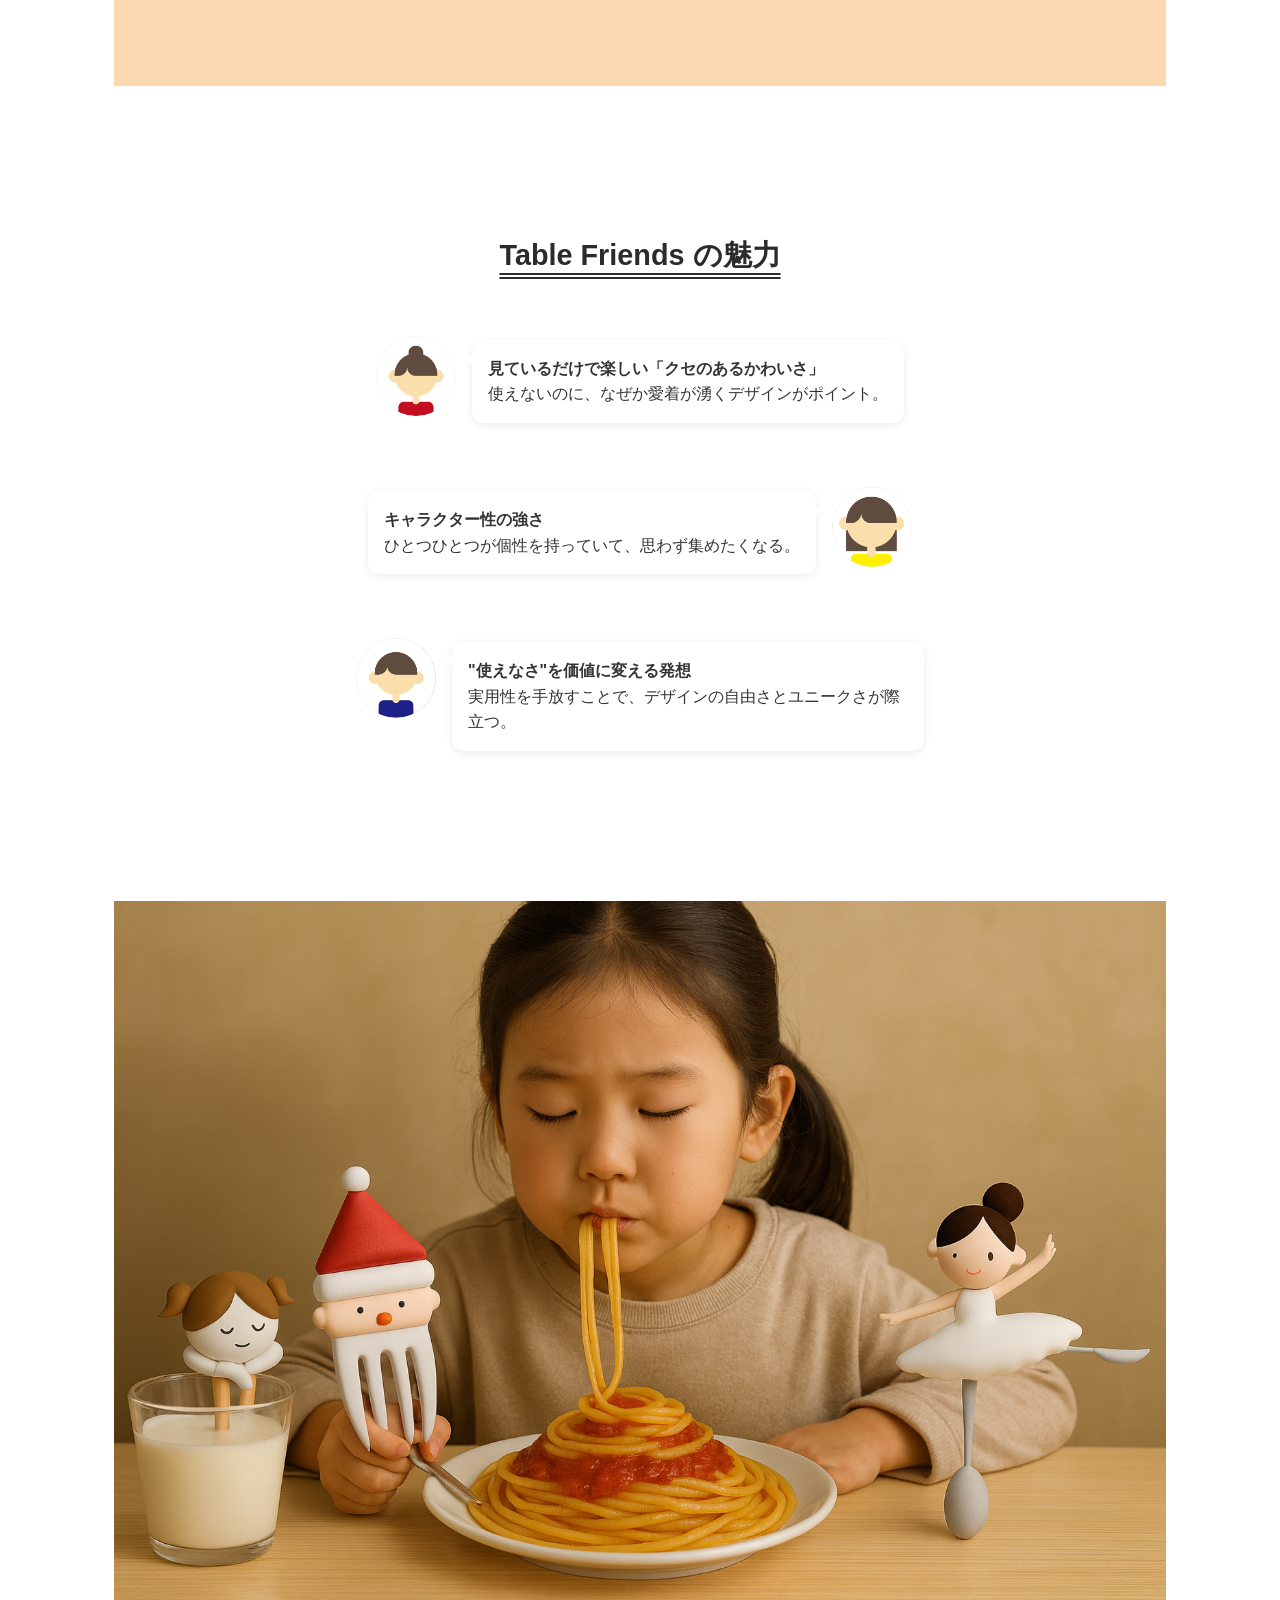
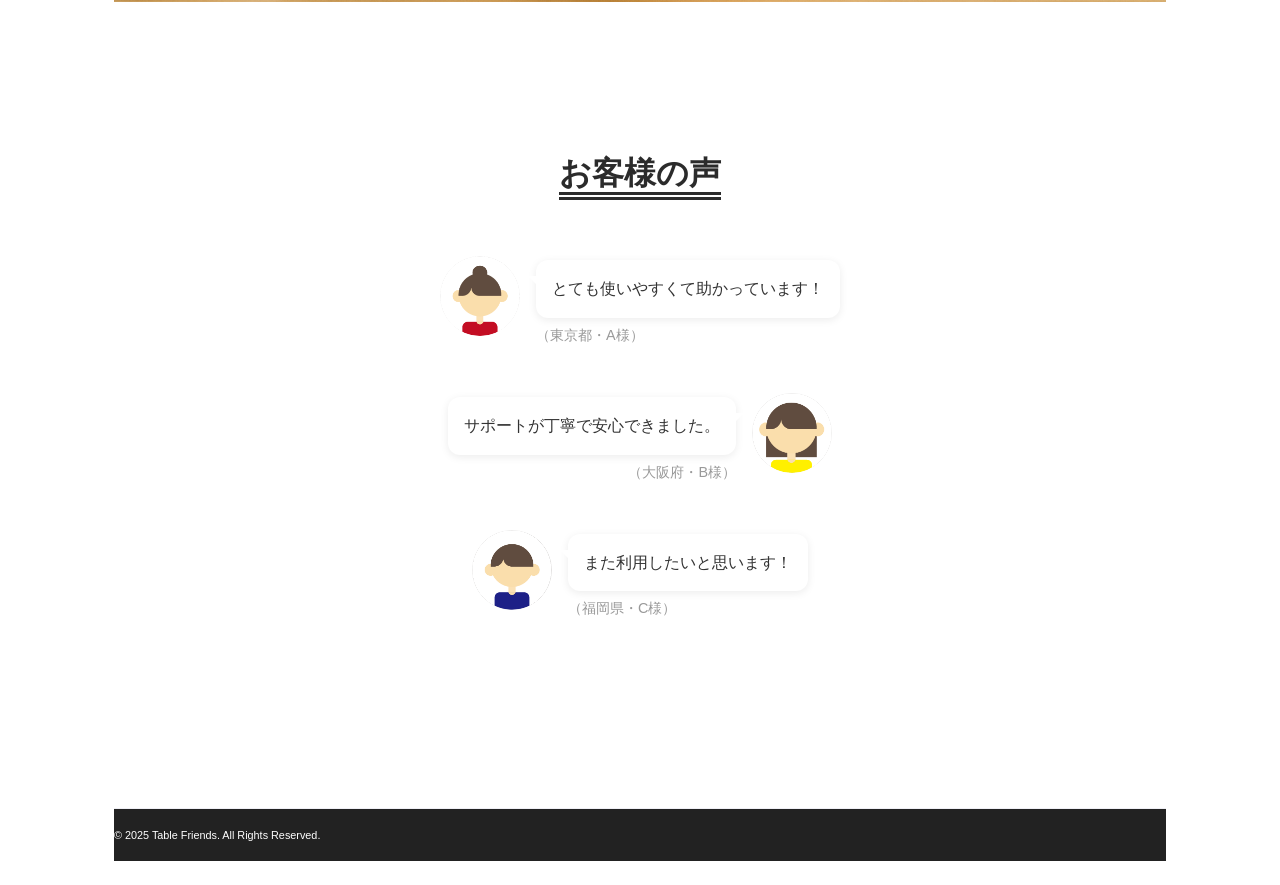
==== commit 5f6d1882: "Add files via upload" ====
--- a/about.html
+++ b/about.html
@@ -95,7 +95,7 @@
         <img src="images/about01.png" alt="食事イメージ" style="width: 100%; height: auto; display: block;" />
       </div>
 
-      <section id="voice" style="padding: 150px 0; background: #f9f9f9;">
+      <section id="voice" style="padding: 150px 0; background: #fff;">
         <div style="max-width: 600px; margin: 0 auto; padding: 0 16px; display: flex; flex-direction: column; align-items: center;">
           <h2 style="font-size: 2em; margin-bottom: 60px; color: #2b2b2b; text-align: center; text-decoration: underline; text-decoration-style: double; text-decoration-color: #2b2b2b; text-underline-offset: 8px;">お客様の声</h2>
           <div style="display: flex; flex-direction: column; gap: 48px; width: 100%;">
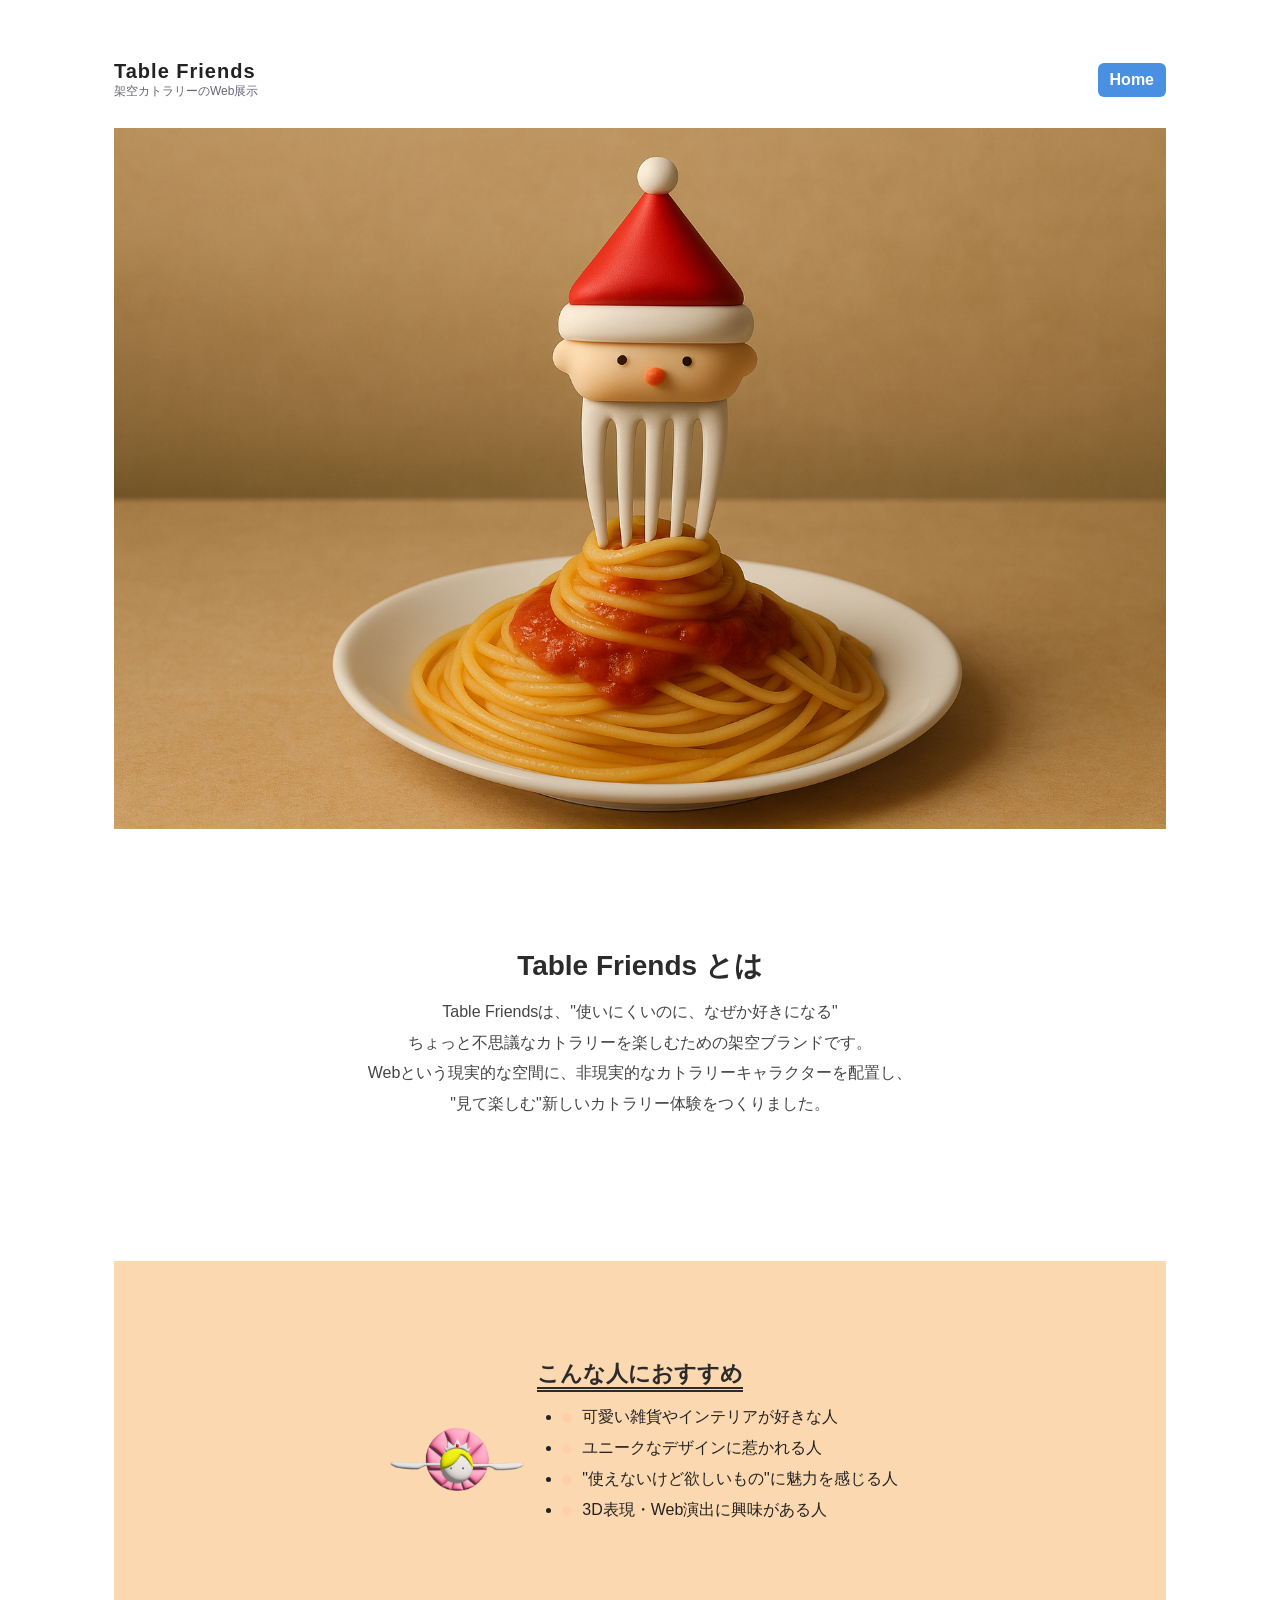
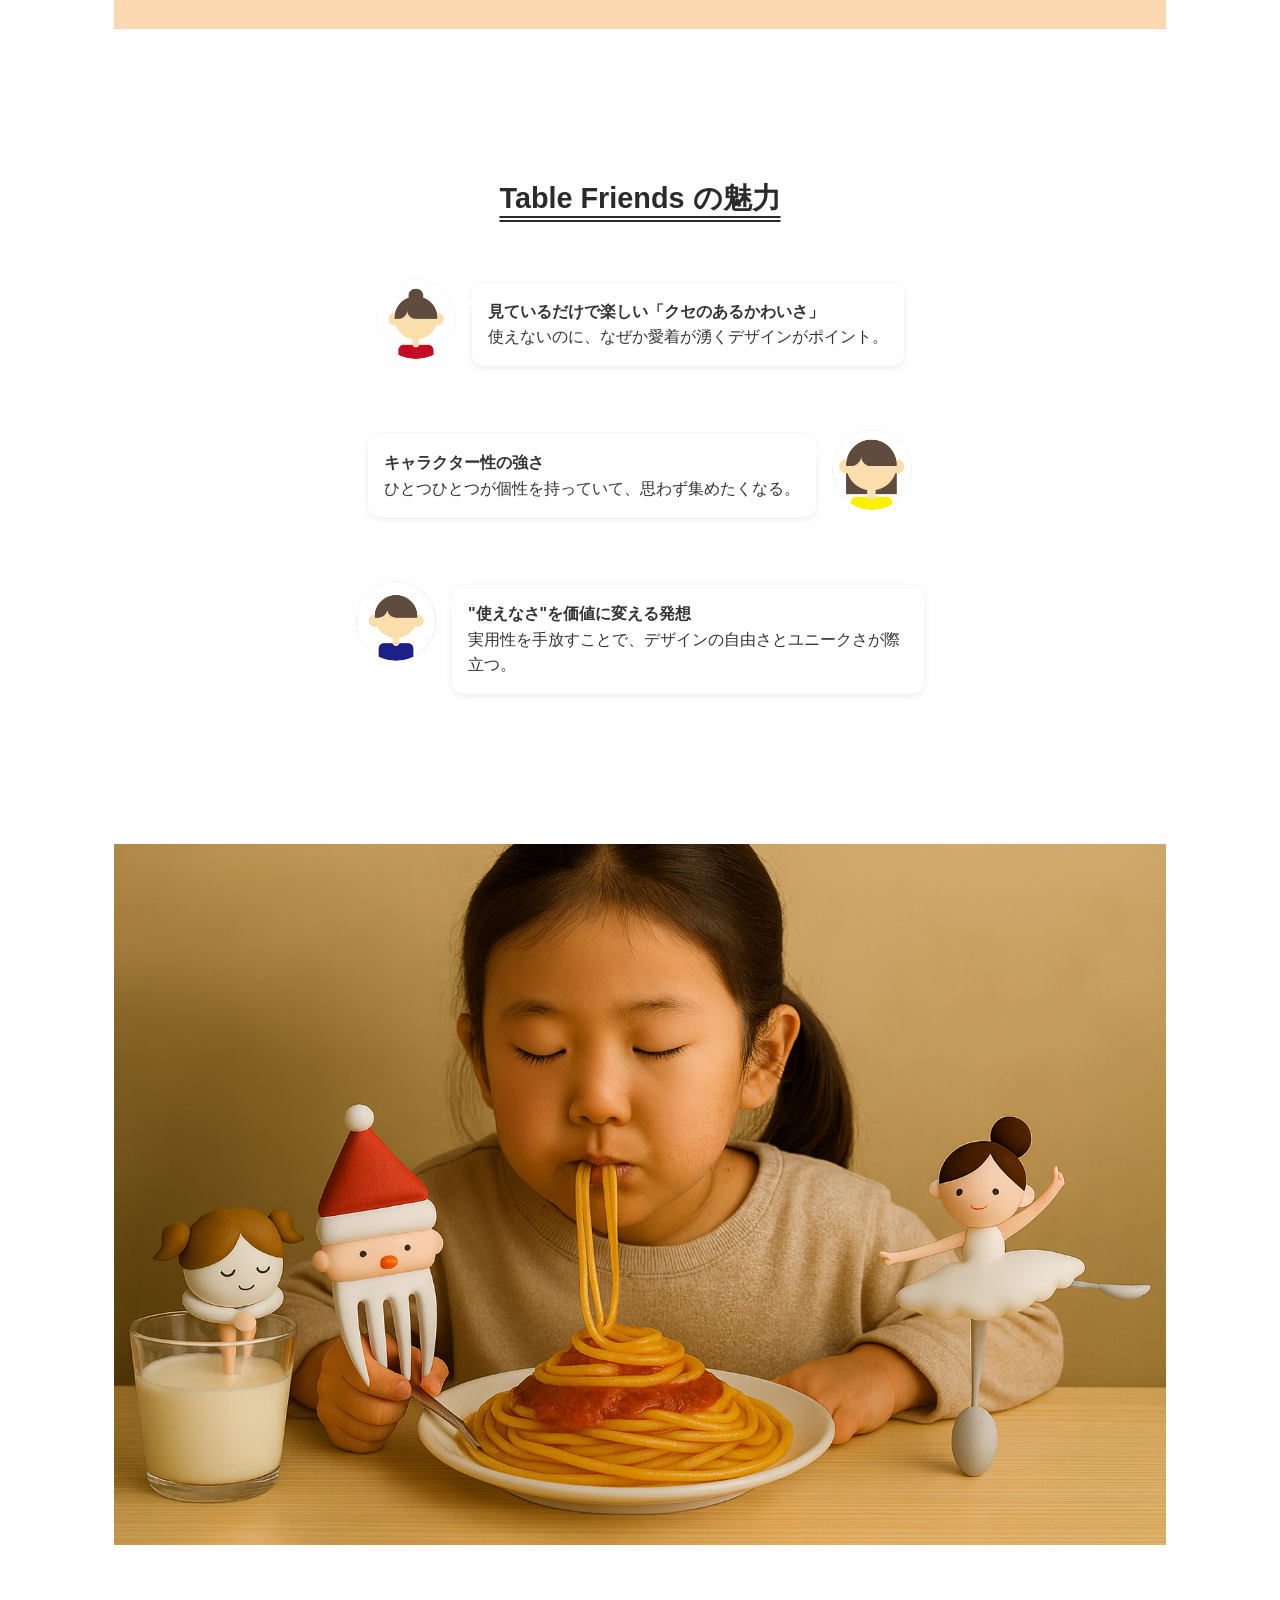
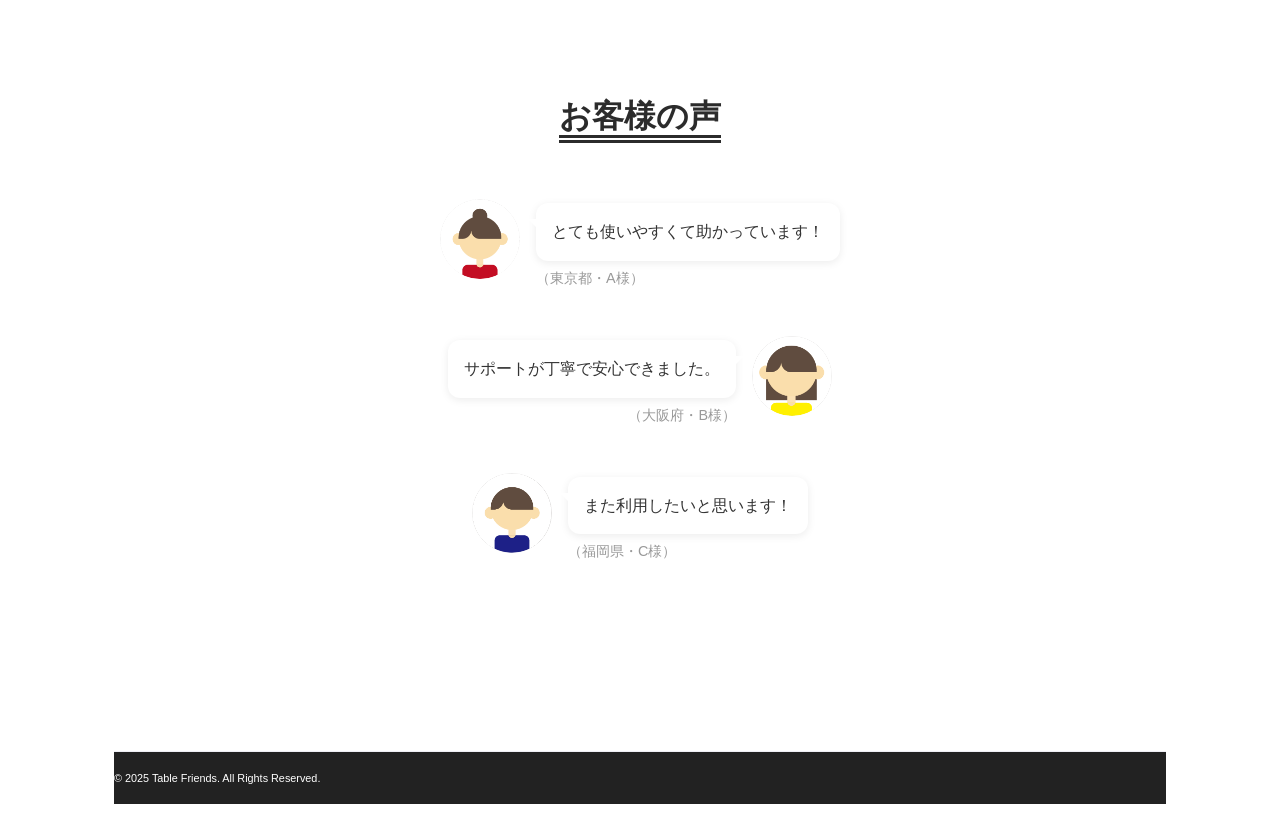
==== commit 6d3e9b30: "Add files via upload" ====
--- a/about.html
+++ b/about.html
@@ -11,12 +11,14 @@
   <div class="wrap">
     <header>
       <div class="logo">
-        <h1>Table Friends</h1>
+        <!--- ロゴクリックでホームに戻れるようにする-->
+        <h1><a href="index.html" style="color: inherit; text-decoration: none;">Table Friends</a></h1>
         <p>架空カトラリーのWeb展示</p>
       </div>
       <nav style="margin-left:auto; display:flex; gap:12px; align-items:center;">
         <a href="index.html" style="color:#fff; background:#4a90e2; padding:8px 12px; border-radius:6px; text-decoration:none; font-weight:600;">Home</a>
-        <a href="#voice" style="color:#fff; background:#4a90e2; padding:8px 12px; border-radius:6px; text-decoration:none; font-weight:600;">お客様の声</a>
+        <!--ABOUTの中にお客様の声が入っていて、ページによって動きが違うから非表示にする-->
+        <!--<a href="#voice" style="color:#fff; background:#4a90e2; padding:8px 12px; border-radius:6px; text-decoration:none; font-weight:600;">お客様の声</a>-->
       </nav>
     </header>
 
@@ -41,7 +43,7 @@
             <h3 style="text-decoration: underline; text-decoration-style: double; text-decoration-color: #2b2b2b; text-underline-offset: 6px;">こんな人におすすめ</h3>
             <div style="display: flex; gap: 30px; align-items: flex-start; flex-wrap: wrap;">
               <div style="flex: 0 0 auto; text-align: center;">
-                <img src="images/cutlery03.png" alt="スイレン（ナイフ）" style="max-width: 250px; height: auto; border-radius: 12px;" />
+                <img src="images/cutlery03.png" alt="スイレン（ナイフ）" style="max-width: 150px; height: auto; border-radius: 12px;" />
               </div>
               <div style="flex: 1 1 250px;">
                 <ul class="check-list">
--- a/style.css
+++ b/style.css
@@ -57,15 +57,17 @@
 
 .hero .lead {
     background: linear-gradient(90deg, #fff, #fafaff);
-    padding: 28px;
+    padding: 70px;
     border-radius: 16px;
-    box-shadow: 0 6px 18px rgba(30, 30, 60, 0.06)
+    box-shadow: 0 6px 18px rgba(30, 30, 60, 0.06);
+    margin: 100px 0
 }
 
 .lead h2 {
     font-size: 28px;
-    margin-bottom: 10px;
+    margin-bottom: 18px;
     text-align: center;
+    margin: 100px 0
 
 }
 
@@ -74,6 +76,7 @@
     margin-bottom: 18px;
     line-height: 1.6;
     text-align: center;
+    margin: 150px 0
 }
 
 .cta {
@@ -385,7 +388,7 @@
     box-shadow:0 10px 24px rgba(20,20,30,0.06); 
 }
 
-.check-list{ 
+sheck-list{ 
     list-style:none; 
     margin-top:12px; 
 }
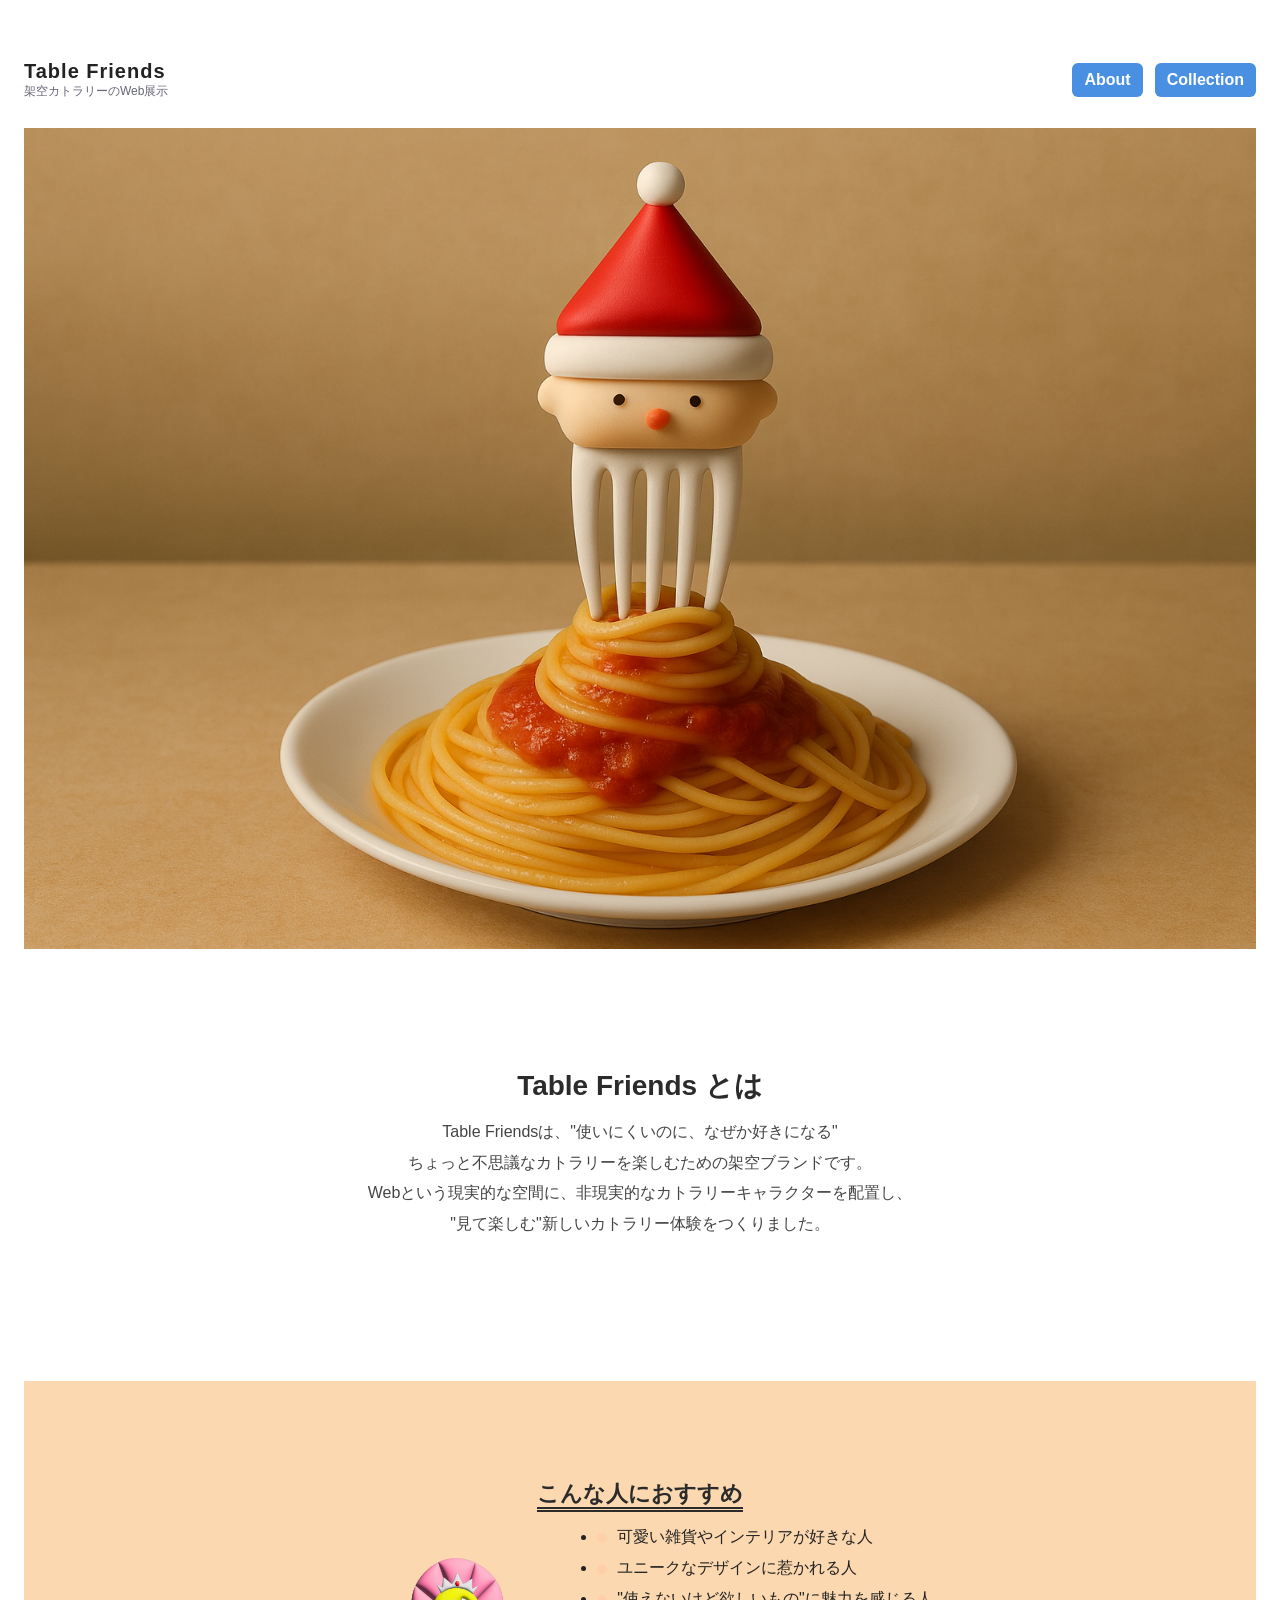
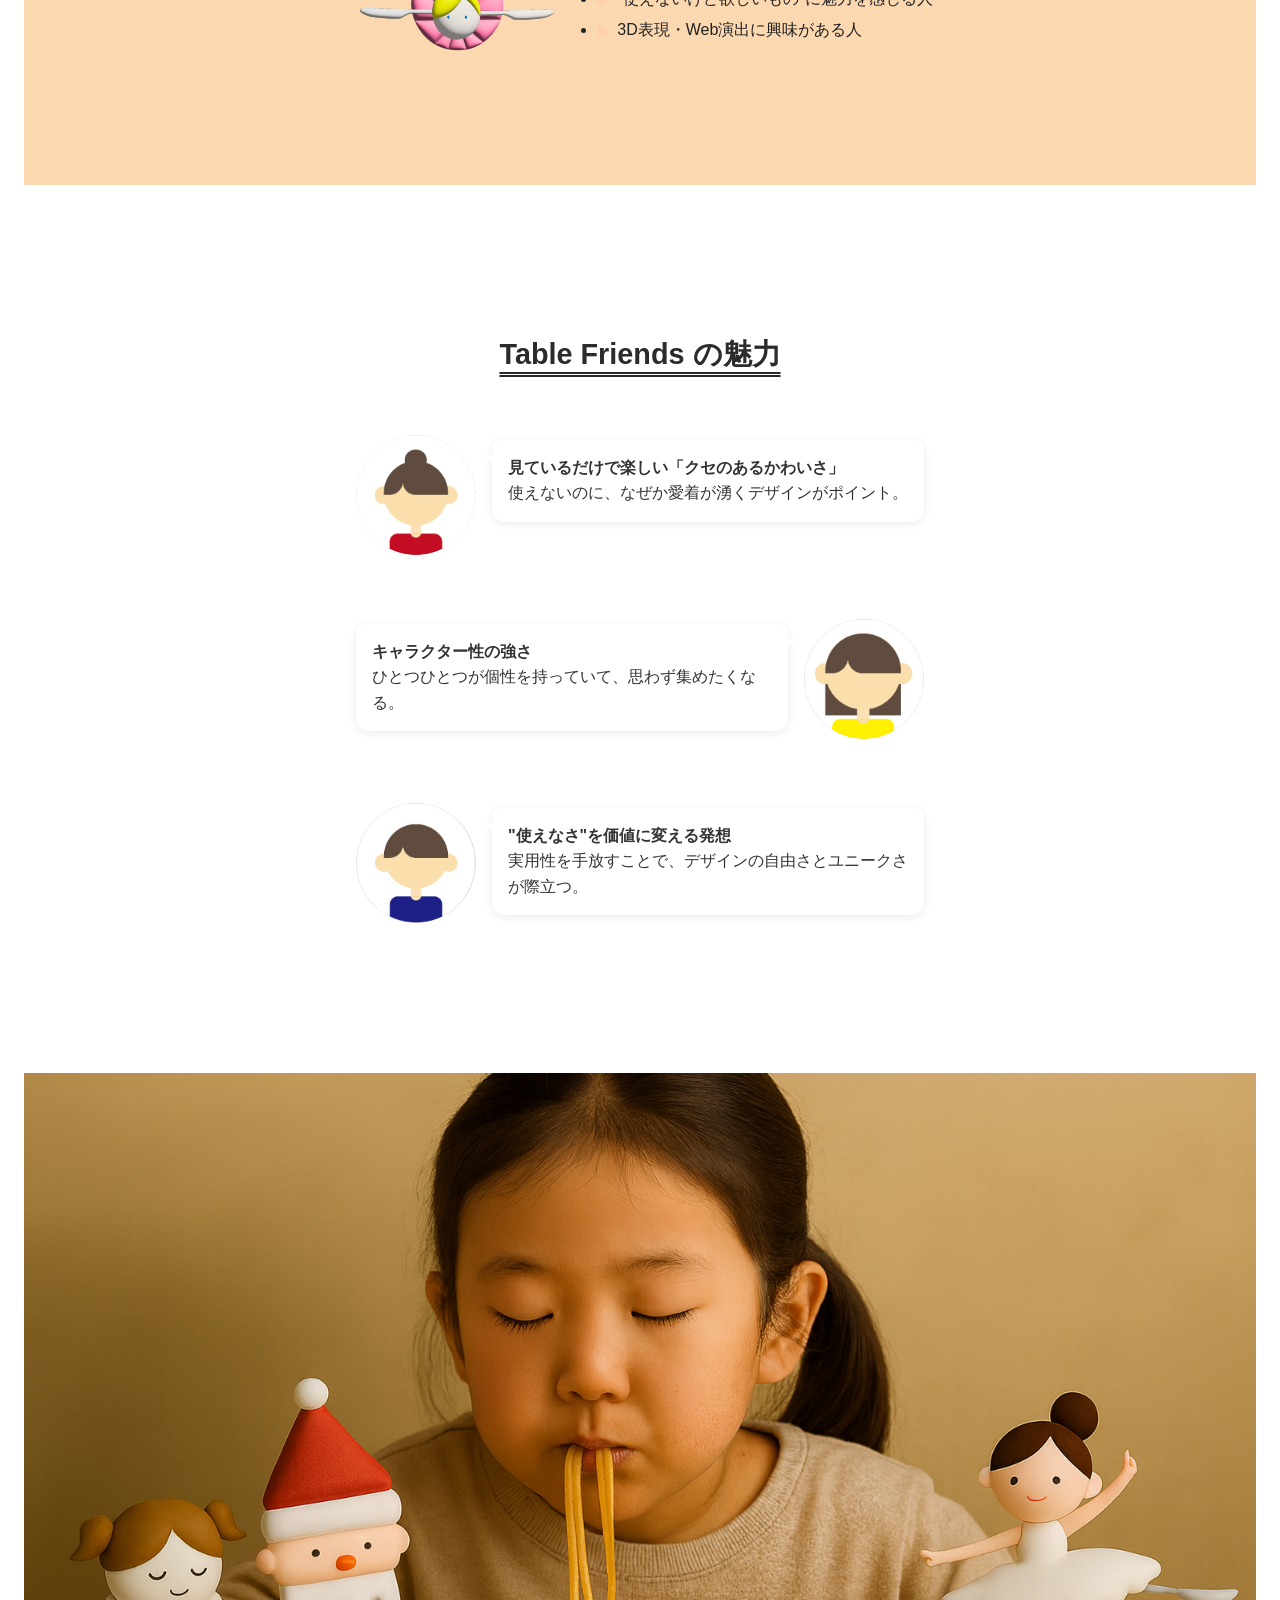
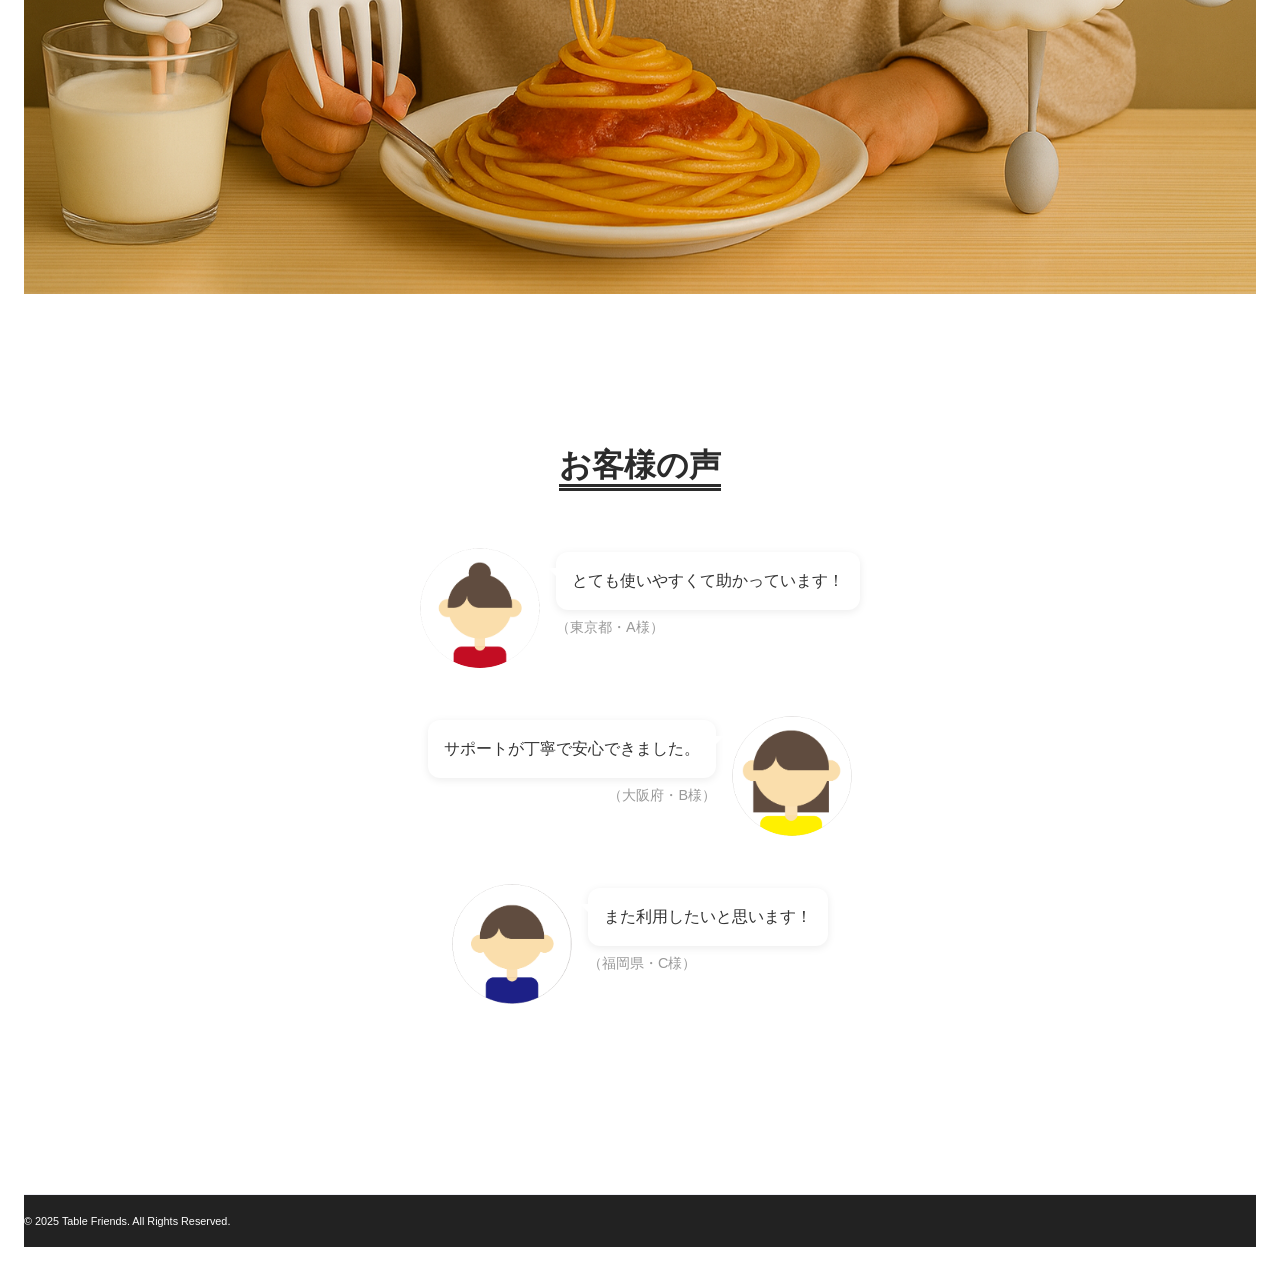
==== commit 5fa71df0: "Add files via upload" ====
--- a/about.html
+++ b/about.html
@@ -16,7 +16,8 @@
         <p>架空カトラリーのWeb展示</p>
       </div>
       <nav style="margin-left:auto; display:flex; gap:12px; align-items:center;">
-        <a href="index.html" style="color:#fff; background:#4a90e2; padding:8px 12px; border-radius:6px; text-decoration:none; font-weight:600;">Home</a>
+      <a href="about.html" style="color:#fff; background:#4a90e2; padding:8px 12px; border-radius:6px; text-decoration:none; font-weight:600;">About</a>
+        <a href="index.html#gallery" style="color:#fff; background:#4a90e2; padding:8px 12px; border-radius:6px; text-decoration:none; font-weight:600;">Collection</a>
         <!--ABOUTの中にお客様の声が入っていて、ページによって動きが違うから非表示にする-->
         <!--<a href="#voice" style="color:#fff; background:#4a90e2; padding:8px 12px; border-radius:6px; text-decoration:none; font-weight:600;">お客様の声</a>-->
       </nav>
@@ -43,7 +44,8 @@
             <h3 style="text-decoration: underline; text-decoration-style: double; text-decoration-color: #2b2b2b; text-underline-offset: 6px;">こんな人におすすめ</h3>
             <div style="display: flex; gap: 30px; align-items: flex-start; flex-wrap: wrap;">
               <div style="flex: 0 0 auto; text-align: center;">
-                <img src="images/cutlery03.png" alt="スイレン（ナイフ）" style="max-width: 150px; height: auto; border-radius: 12px;" />
+                <!-- カトラリー画像を大きく表示 -->
+                <img src="images/cutlery03.png" alt="スイレン（ナイフ）" style="max-width: 220px; height: auto; border-radius: 12px;" />
               </div>
               <div style="flex: 1 1 250px;">
                 <ul class="check-list">
@@ -62,8 +64,9 @@
         <div style="max-width: 600px; margin: 0 auto; padding: 0 16px;">
           <h4 style="font-size: 1.8em; margin-bottom: 60px; color: #2b2b2b; text-align: center; text-decoration: underline; text-decoration-style: double; text-decoration-color: #2b2b2b; text-underline-offset: 8px;">Table Friends の魅力</h4>
           <div style="display: flex; flex-direction: column; align-items: center; gap: 64px;">
-            <div style="display: flex; gap: 16px; align-items: flex-start; justify-content: center; width: 100%;">
-              <img src="images/01.png" alt="魅力1" style="width: 80px; height: 80px; border-radius: 50%; flex-shrink: 0;" />
+              <div style="display: flex; gap: 16px; align-items: flex-start; justify-content: center; width: 100%;">
+              <!-- 画像を大きくして見やすく -->
+              <img src="images/01.png" alt="魅力1" style="width: 120px; height: 120px; border-radius: 50%; flex-shrink: 0; object-fit: cover;" />
               <div>
                 <div style="background: #fff; border-radius: 12px; padding: 16px; box-shadow: 0 2px 8px rgba(0,0,0,0.08); position: relative; margin-top: 4px;">
                   <div style="position: absolute; left: -8px; top: 16px; width: 0; height: 0; border-left: 8px solid transparent; border-right: 0 solid transparent; border-top: 8px solid #fff;"></div>
@@ -72,7 +75,7 @@
               </div>
             </div>
             <div style="display: flex; gap: 16px; align-items: flex-start; justify-content: center; flex-direction: row-reverse; width: 100%;">
-              <img src="images/02.png" alt="魅力2" style="width: 80px; height: 80px; border-radius: 50%; flex-shrink: 0;" />
+              <img src="images/02.png" alt="魅力2" style="width: 120px; height: 120px; border-radius: 50%; flex-shrink: 0; object-fit: cover;" />
               <div>
                 <div style="background: #fff; border-radius: 12px; padding: 16px; box-shadow: 0 2px 8px rgba(0,0,0,0.08); position: relative; margin-top: 4px;">
                   <div style="position: absolute; right: -8px; top: 16px; width: 0; height: 0; border-left: 0 solid transparent; border-right: 8px solid transparent; border-top: 8px solid #fff;"></div>
@@ -81,7 +84,7 @@
               </div>
             </div>
             <div style="display: flex; gap: 16px; align-items: flex-start; justify-content: center; width: 100%;">
-              <img src="images/03.png" alt="魅力3" style="width: 80px; height: 80px; border-radius: 50%; flex-shrink: 0;" />
+              <img src="images/03.png" alt="魅力3" style="width: 120px; height: 120px; border-radius: 50%; flex-shrink: 0; object-fit: cover;" />
               <div>
                 <div style="background: #fff; border-radius: 12px; padding: 16px; box-shadow: 0 2px 8px rgba(0,0,0,0.08); position: relative; margin-top: 4px;">
                   <div style="position: absolute; left: -8px; top: 16px; width: 0; height: 0; border-left: 8px solid transparent; border-right: 0 solid transparent; border-top: 8px solid #fff;"></div>
@@ -102,7 +105,7 @@
           <h2 style="font-size: 2em; margin-bottom: 60px; color: #2b2b2b; text-align: center; text-decoration: underline; text-decoration-style: double; text-decoration-color: #2b2b2b; text-underline-offset: 8px;">お客様の声</h2>
           <div style="display: flex; flex-direction: column; gap: 48px; width: 100%;">
             <div style="display: flex; gap: 16px; align-items: flex-start; justify-content: center;">
-              <img src="images/01.png" alt="顧客A" style="width: 80px; height: 80px; border-radius: 50%; flex-shrink: 0;" />
+              <img src="images/01.png" alt="顧客A" style="width: 120px; height: 120px; border-radius: 50%; flex-shrink: 0; object-fit: cover;" />
               <div>
                 <div style="background: #fff; border-radius: 12px; padding: 16px; box-shadow: 0 2px 8px rgba(0,0,0,0.08); position: relative; margin-top: 4px;">
                   <div style="position: absolute; left: -8px; top: 16px; width: 0; height: 0; border-left: 8px solid transparent; border-right: 0 solid transparent; border-top: 8px solid #fff;"></div>
@@ -112,7 +115,7 @@
               </div>
             </div>
             <div style="display: flex; gap: 16px; align-items: flex-start; justify-content: center; flex-direction: row-reverse;">
-              <img src="images/02.png" alt="顧客B" style="width: 80px; height: 80px; border-radius: 50%; flex-shrink: 0;" />
+              <img src="images/02.png" alt="顧客B" style="width: 120px; height: 120px; border-radius: 50%; flex-shrink: 0; object-fit: cover;" />
               <div>
                 <div style="background: #fff; border-radius: 12px; padding: 16px; box-shadow: 0 2px 8px rgba(0,0,0,0.08); position: relative; margin-top: 4px;">
                   <div style="position: absolute; right: -8px; top: 16px; width: 0; height: 0; border-left: 0 solid transparent; border-right: 8px solid transparent; border-top: 8px solid #fff;"></div>
@@ -122,7 +125,7 @@
               </div>
             </div>
             <div style="display: flex; gap: 16px; align-items: flex-start; justify-content: center;">
-              <img src="images/03.png" alt="顧客C" style="width: 80px; height: 80px; border-radius: 50%; flex-shrink: 0;" />
+              <img src="images/03.png" alt="顧客C" style="width: 120px; height: 120px; border-radius: 50%; flex-shrink: 0; object-fit: cover;" />
               <div>
                 <div style="background: #fff; border-radius: 12px; padding: 16px; box-shadow: 0 2px 8px rgba(0,0,0,0.08); position: relative; margin-top: 4px;">
                   <div style="position: absolute; left: -8px; top: 16px; width: 0; height: 0; border-left: 8px solid transparent; border-right: 0 solid transparent; border-top: 8px solid #fff;"></div>
--- a/style.css
+++ b/style.css
@@ -22,7 +22,7 @@
 
 /* --- Container --- */
 .wrap {
-    max-width: 1100px;
+    max-width: 1600px;
     margin: 36px auto;
     padding: 24px
 }
@@ -138,11 +138,24 @@
 }
 
 /* --- Gallery --- */
+
 .gallery {
     display: grid;
-    grid-template-columns: repeat(auto-fit, minmax(220px, 1fr));
-    gap: 18px;
-    margin-bottom: 36px
+    /* Desktop: 4 columns so 8 items appear as 2 rows */
+    grid-template-columns: repeat(4, 1fr);
+    gap: 20px;
+    margin-bottom: 36px;
+}
+
+/* Responsive: reduce columns on narrower screens */
+@media (max-width:1100px){
+    .gallery{ grid-template-columns: repeat(3, 1fr); }
+}
+@media (max-width:800px){
+    .gallery{ grid-template-columns: repeat(2, 1fr); }
+}
+@media (max-width:480px){
+    .gallery{ grid-template-columns: 1fr; }
 }
 
 .product {
@@ -159,13 +172,26 @@
 }
 
 .product .thumb {
-    height: 180px;
-    border-radius: 10px;
+    /* larger thumbnail area so cutlery is more visible */
+    /* Increased height so cutlery images appear bigger in the collection/gallery */
+    /* height: 420px; */
+    border-radius: 12px;
     overflow: hidden;
     display: flex;
     align-items: center;
     justify-content: center;
-    background: linear-gradient(180deg, #fff, #f0f4ff)
+    background: linear-gradient(180deg, #fff, #f6f9ff);
+}
+
+/* ensure images scale to fill the thumbnail while preserving aspect ratio */
+.product .thumb img{
+    /* Allow images to grow to fill the thumbnail area while preserving aspect ratio */
+    max-height: 100%;
+    max-width: 100%;
+    width: auto;
+    display: block;
+    object-fit: contain;
+    transition: transform .35s ease;
 }
 
 .product h3 {
@@ -176,6 +202,15 @@
 .product p {
     font-size: 13px;
     color: #556
+}
+
+/* hide the second paragraph (customer quote) by default in the gallery
+   and reveal when the product has the .show-quote class (on click) */
+.product p:nth-of-type(2){
+    display: none;
+}
+.product.show-quote p:nth-of-type(2){
+    display: block;
 }
 
 /* modal */
@@ -195,17 +230,62 @@
 
 .modal-inner {
     width: 100%;
-    max-width: 920px;
+    /* make modal wider to allow a horizontal layout */
+    max-width: 1100px;
     background: #fff;
     border-radius: 14px;
-    padding: 20px;
+    padding: 24px;
     box-shadow: 0 30px 80px rgba(5, 10, 30, 0.6);
 }
 
 .modal-grid {
     display: grid;
-    grid-template-columns: 1fr 1fr;
-    gap: 14px
+    /* prefer a horizontal (landscape) layout: media area wider than meta */
+    grid-template-columns: 2fr 1fr;
+    gap: 20px;
+    align-items: center;
+}
+
+/* modal media overrides to ensure the image fills horizontally */
+#modal-media, .modal .media {
+    display: flex !important;
+    align-items: center;
+    justify-content: center;
+    background: #fafbff;
+    border-radius: 10px;
+    padding: 12px;
+    min-height: 360px; /* give a landscape feel */
+}
+
+/* ensure the modal image uses available horizontal space */
+#modal-media img, #modal-img {
+    max-width: 100%;
+    height: auto;
+    object-fit: contain;
+    display: block;
+}
+
+/* Force horizontal modal layout even if inline styles exist */
+.modal-inner {
+    /* make modal compact rather than full-width */
+    max-width: 760px !important;
+    width: auto !important;
+    padding: 18px !important;
+}
+.modal-grid {
+    display: grid !important;
+    grid-template-columns: 2fr 1fr !important;
+    gap: 20px !important;
+    align-items: center !important;
+}
+#modal-media, .modal .media {
+    /* reduce media height so modal appears smaller */
+    min-height: 240px !important;
+    flex: none !important;
+}
+#modal-media img, #modal-img {
+    max-width: 100% !important;
+    height: auto !important;
 }
 
 .modal .meta h4 {
@@ -244,6 +324,22 @@
 
     .modal-grid {
         grid-template-columns: 1fr
+    }
+}
+/* Responsive adjustments for gallery thumbnail (cutlery) sizes */
+@media (max-width: 800px) {
+    .product .thumb {
+        height: 340px;
+    }
+}
+@media (max-width: 480px) {
+    .product .thumb {
+        height: 220px;
+    }
+    /* smaller circular profile images used across About/Voice */
+    .about img, .recommend img, #voice img {
+        width: 96px !important;
+        height: 96px !important;
     }
 }
 /* --------------------------------------------------
